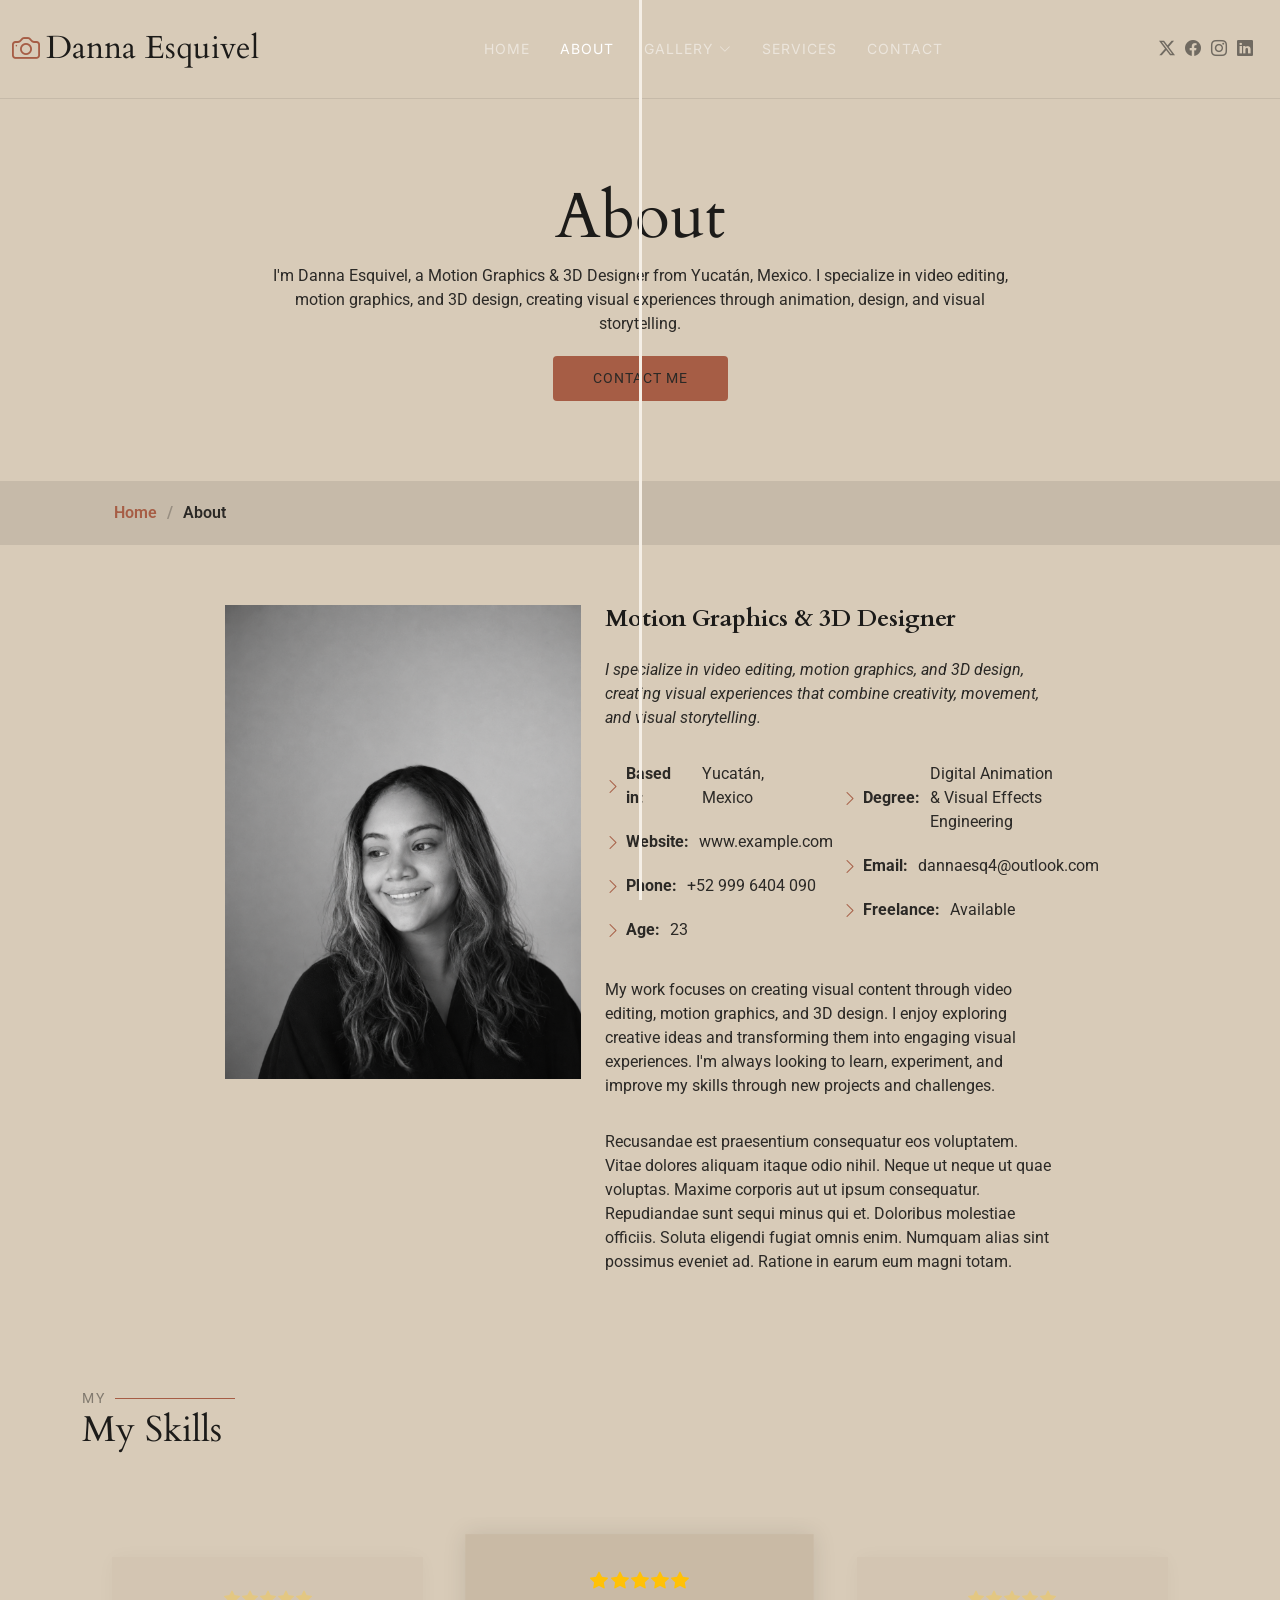
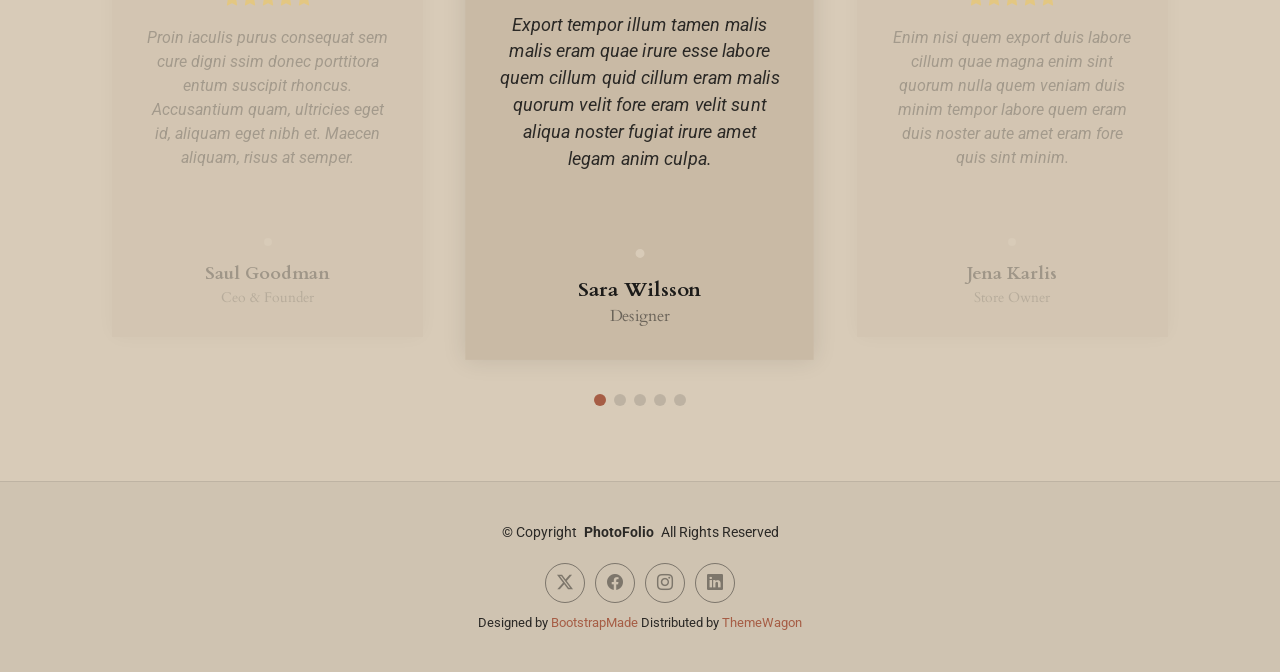
==== about.html @ f52137ea "Primer commit de mi portfolio" ====
<!DOCTYPE html>
<html lang="en">

<head>
  <meta charset="utf-8">
  <meta content="width=device-width, initial-scale=1.0" name="viewport">
  <title>About - PhotoFolio Bootstrap Template</title>
  <meta name="description" content="">
  <meta name="keywords" content="">

  <!-- Favicons -->
  <link href="assets/img/favicon.png" rel="icon">
  <link href="assets/img/apple-touch-icon.png" rel="apple-touch-icon">

  <!-- Fonts -->
  <link href="https://fonts.googleapis.com" rel="preconnect">
  <link href="https://fonts.gstatic.com" rel="preconnect" crossorigin>
  <link href="https://fonts.googleapis.com/css2?family=Roboto:ital,wght@0,100;0,300;0,400;0,500;0,700;0,900;1,100;1,300;1,400;1,500;1,700;1,900&family=Inter:wght@100;200;300;400;500;600;700;800;900&family=Cardo:ital,wght@0,400;0,700;1,400;1,700&display=swap" rel="stylesheet">

  <!-- Vendor CSS Files -->
  <link href="assets/vendor/bootstrap/css/bootstrap.min.css" rel="stylesheet">
  <link href="assets/vendor/bootstrap-icons/bootstrap-icons.css" rel="stylesheet">
  <link href="assets/vendor/aos/aos.css" rel="stylesheet">
  <link href="assets/vendor/glightbox/css/glightbox.min.css" rel="stylesheet">
  <link href="assets/vendor/swiper/swiper-bundle.min.css" rel="stylesheet">

  <!-- Main CSS File -->
  <link href="assets/css/main.css" rel="stylesheet">

  <!-- =======================================================
  * Template Name: PhotoFolio
  * Template URL: https://bootstrapmade.com/photofolio-bootstrap-photography-website-template/
  * Updated: Aug 07 2024 with Bootstrap v5.3.3
  * Author: BootstrapMade.com
  * License: https://bootstrapmade.com/license/
  ======================================================== -->
</head>

<body class="about-page">

  <header id="header" class="header d-flex align-items-center sticky-top">
    <div class="container-fluid position-relative d-flex align-items-center justify-content-between">

      <a href="index.html" class="logo d-flex align-items-center me-auto me-xl-0">
        <!-- Uncomment the line below if you also wish to use an image logo -->
        <!-- <img src="assets/img/logo.png" alt=""> -->
        <i class="bi bi-camera"></i>
        <h1 class="sitename">Danna Esquivel</h1>
      </a>

      <nav id="navmenu" class="navmenu">
        <ul>
          <li><a href="index.html">Home<br></a></li>
          <li><a href="about.html" class="active">About</a></li>
          <li class="dropdown"><a href="gallery.html"><span>Gallery</span> <i class="bi bi-chevron-down toggle-dropdown"></i></a>
            <ul>
              <li><a href="gallery.html">Nature</a></li>
              <li><a href="gallery.html">People</a></li>
              <li><a href="gallery.html">Architecture</a></li>
              <li><a href="gallery.html">Animals</a></li>
              <li><a href="gallery.html">Sports</a></li>
              <li><a href="gallery.html">Travel</a></li>
              <li class="dropdown"><a href="#"><span>Deep Dropdown</span> <i class="bi bi-chevron-down toggle-dropdown"></i></a>
                <ul>
                  <li><a href="#">Deep Dropdown 1</a></li>
                  <li><a href="#">Deep Dropdown 2</a></li>
                  <li><a href="#">Deep Dropdown 3</a></li>
                  <li><a href="#">Deep Dropdown 4</a></li>
                  <li><a href="#">Deep Dropdown 5</a></li>
                </ul>
              </li>
            </ul>
          </li>
          <li><a href="services.html">Services</a></li>
          <li><a href="contact.html">Contact</a></li>
        </ul>
        <i class="mobile-nav-toggle d-xl-none bi bi-list"></i>
      </nav>

      <div class="header-social-links">
        <a href="#" class="twitter"><i class="bi bi-twitter-x"></i></a>
        <a href="#" class="facebook"><i class="bi bi-facebook"></i></a>
        <a href="#" class="instagram"><i class="bi bi-instagram"></i></a>
        <a href="#" class="linkedin"><i class="bi bi-linkedin"></i></a>
      </div>

    </div>
  </header>

  <main class="main">

    <!-- Page Title -->
    <div class="page-title" data-aos="fade">
      <div class="heading">
        <div class="container">
          <div class="row d-flex justify-content-center text-center">
            <div class="col-lg-8">
              <h1>About</h1>
              <p class="mb-0">I'm Danna Esquivel, a Motion Graphics & 3D Designer from Yucatán, Mexico. I specialize in video editing, motion graphics, and 3D design, creating visual experiences through animation, design, and visual storytelling.</p>
              <a href="contact.html" class="cta-btn">CONTACT ME<br></a>
            </div>
          </div>
        </div>
      </div>
      <nav class="breadcrumbs">
        <div class="container">
          <ol>
            <li><a href="index.html">Home</a></li>
            <li class="current">About</li>
          </ol>
        </div>
      </nav>
    </div><!-- End Page Title -->

    <!-- About Section -->
    <section id="about" class="about section">

      <div class="container" data-aos="fade-up" data-aos-delay="100">

        <div class="row gy-4 justify-content-center">
          <div class="col-lg-4">
            <img src="assets/img/profile-img.png" class="img-fluid" alt="">
          </div>
          <div class="col-lg-5 content">
            <h2>Motion Graphics & 3D Designer</h2>
            <p class="fst-italic py-3">
             I specialize in video editing, motion graphics, and 3D design, creating visual experiences that combine creativity, movement, and visual storytelling.
            </p>
            <div class="row">
              <div class="col-lg-6">
                <ul>
                  <li><i class="bi bi-chevron-right"></i> <strong>Based in:</strong> <span>Yucatán, Mexico</span></li>
                  <li><i class="bi bi-chevron-right"></i> <strong>Website:</strong> <span>www.example.com</span></li>
                  <li><i class="bi bi-chevron-right"></i> <strong>Phone:</strong> <span>+52 999 6404 090</span></li>
                  <li><i class="bi bi-chevron-right"></i> <strong>Age:</strong> <span>23</span></li>
                </ul>
              </div>
              <div class="col-lg-6">
                <ul>
                  <li><i class="bi bi-chevron-right"></i> <strong>Degree:</strong> <span>Digital Animation & Visual Effects Engineering</span></li>
                  <li><i class="bi bi-chevron-right"></i> <strong>Email:</strong> <span>dannaesq4@outlook.com</span></li>
                  <li><i class="bi bi-chevron-right"></i> <strong>Freelance:</strong> <span>Available</span></li>
                </ul>
              </div>
            </div>
            <p class="py-3">
              My work focuses on creating visual content through video editing, motion graphics, and 3D design.
              I enjoy exploring creative ideas and transforming them into engaging visual experiences. I'm always looking to learn, experiment, and improve my skills through new projects and challenges.
            </p>
            <p class="m-0">
              Recusandae est praesentium consequatur eos voluptatem. Vitae dolores aliquam itaque odio nihil. Neque ut neque ut quae voluptas. Maxime corporis aut ut ipsum consequatur. Repudiandae sunt sequi minus qui et. Doloribus molestiae officiis.
              Soluta eligendi fugiat omnis enim. Numquam alias sint possimus eveniet ad. Ratione in earum eum magni totam.
            </p>
          </div>
        </div>

      </div>

    </section><!-- /About Section -->

    <!-- Testimonials Section -->
    <section id="testimonials" class="testimonials section">

      <!-- Section Title -->
      <div class="container section-title" data-aos="fade-up">
        <h2>My</h2>
        <p>My Skills</p>
      </div><!-- End Section Title -->

      <div class="container" data-aos="fade-up" data-aos-delay="100">

        <div class="swiper init-swiper">
          <script type="application/json" class="swiper-config">
            {
              "loop": true,
              "speed": 600,
              "autoplay": {
                "delay": 5000
              },
              "slidesPerView": "auto",
              "pagination": {
                "el": ".swiper-pagination",
                "type": "bullets",
                "clickable": true
              },
              "breakpoints": {
                "320": {
                  "slidesPerView": 1,
                  "spaceBetween": 40
                },
                "1200": {
                  "slidesPerView": 3,
                  "spaceBetween": 1
                }
              }
            }
          </script>
          <div class="swiper-wrapper">

            <div class="swiper-slide">
              <div class="testimonial-item">
                <div class="stars">
                  <i class="bi bi-star-fill"></i><i class="bi bi-star-fill"></i><i class="bi bi-star-fill"></i><i class="bi bi-star-fill"></i><i class="bi bi-star-fill"></i>
                </div>
                <p>
                  Proin iaculis purus consequat sem cure digni ssim donec porttitora entum suscipit rhoncus. Accusantium quam, ultricies eget id, aliquam eget nibh et. Maecen aliquam, risus at semper.
                </p>
                <div class="profile mt-auto">
                  <img src="assets/img/testimonials/testimonials-1.jpg" class="testimonial-img" alt="">
                  <h3>Saul Goodman</h3>
                  <h4>Ceo &amp; Founder</h4>
                </div>
              </div>
            </div><!-- End testimonial item -->

            <div class="swiper-slide">
              <div class="testimonial-item">
                <div class="stars">
                  <i class="bi bi-star-fill"></i><i class="bi bi-star-fill"></i><i class="bi bi-star-fill"></i><i class="bi bi-star-fill"></i><i class="bi bi-star-fill"></i>
                </div>
                <p>
                  Export tempor illum tamen malis malis eram quae irure esse labore quem cillum quid cillum eram malis quorum velit fore eram velit sunt aliqua noster fugiat irure amet legam anim culpa.
                </p>
                <div class="profile mt-auto">
                  <img src="assets/img/testimonials/testimonials-2.jpg" class="testimonial-img" alt="">
                  <h3>Sara Wilsson</h3>
                  <h4>Designer</h4>
                </div>
              </div>
            </div><!-- End testimonial item -->

            <div class="swiper-slide">
              <div class="testimonial-item">
                <div class="stars">
                  <i class="bi bi-star-fill"></i><i class="bi bi-star-fill"></i><i class="bi bi-star-fill"></i><i class="bi bi-star-fill"></i><i class="bi bi-star-fill"></i>
                </div>
                <p>
                  Enim nisi quem export duis labore cillum quae magna enim sint quorum nulla quem veniam duis minim tempor labore quem eram duis noster aute amet eram fore quis sint minim.
                </p>
                <div class="profile mt-auto">
                  <img src="assets/img/testimonials/testimonials-3.jpg" class="testimonial-img" alt="">
                  <h3>Jena Karlis</h3>
                  <h4>Store Owner</h4>
                </div>
              </div>
            </div><!-- End testimonial item -->

            <div class="swiper-slide">
              <div class="testimonial-item">
                <div class="stars">
                  <i class="bi bi-star-fill"></i><i class="bi bi-star-fill"></i><i class="bi bi-star-fill"></i><i class="bi bi-star-fill"></i><i class="bi bi-star-fill"></i>
                </div>
                <p>
                  Fugiat enim eram quae cillum dolore dolor amet nulla culpa multos export minim fugiat minim velit minim dolor enim duis veniam ipsum anim magna sunt elit fore quem dolore labore illum veniam.
                </p>
                <div class="profile mt-auto">
                  <img src="assets/img/testimonials/testimonials-4.jpg" class="testimonial-img" alt="">
                  <h3>Matt Brandon</h3>
                  <h4>Freelancer</h4>
                </div>
              </div>
            </div><!-- End testimonial item -->

            <div class="swiper-slide">
              <div class="testimonial-item">
                <div class="stars">
                  <i class="bi bi-star-fill"></i><i class="bi bi-star-fill"></i><i class="bi bi-star-fill"></i><i class="bi bi-star-fill"></i><i class="bi bi-star-fill"></i>
                </div>
                <p>
                  Quis quorum aliqua sint quem legam fore sunt eram irure aliqua veniam tempor noster veniam enim culpa labore duis sunt culpa nulla illum cillum fugiat legam esse veniam culpa fore nisi cillum quid.
                </p>
                <div class="profile mt-auto">
                  <img src="assets/img/testimonials/testimonials-5.jpg" class="testimonial-img" alt="">
                  <h3>John Larson</h3>
                  <h4>Entrepreneur</h4>
                </div>
              </div>
            </div><!-- End testimonial item -->

          </div>
          <div class="swiper-pagination"></div>
        </div>

      </div>

    </section><!-- /Testimonials Section -->

  </main>

  <footer id="footer" class="footer">

    <div class="container">
      <div class="copyright text-center ">
        <p>© <span>Copyright</span> <strong class="px-1 sitename">PhotoFolio</strong> <span>All Rights Reserved</span></p>
      </div>
      <div class="social-links d-flex justify-content-center">
        <a href=""><i class="bi bi-twitter-x"></i></a>
        <a href=""><i class="bi bi-facebook"></i></a>
        <a href=""><i class="bi bi-instagram"></i></a>
        <a href=""><i class="bi bi-linkedin"></i></a>
      </div>
      <div class="credits">
        <!-- All the links in the footer should remain intact. -->
        <!-- You can delete the links only if you've purchased the pro version. -->
        <!-- Licensing information: https://bootstrapmade.com/license/ -->
        <!-- Purchase the pro version with working PHP/AJAX contact form: [buy-url] -->
        Designed by <a href="https://bootstrapmade.com/">BootstrapMade</a> Distributed by <a href="https://themewagon.com">ThemeWagon</a>
      </div>
    </div>

  </footer>

  <!-- Scroll Top -->
  <a href="#" id="scroll-top" class="scroll-top d-flex align-items-center justify-content-center"><i class="bi bi-arrow-up-short"></i></a>

  <!-- Preloader -->
  <div id="preloader">
    <div class="line"></div>
  </div>

  <!-- Vendor JS Files -->
  <script src="assets/vendor/bootstrap/js/bootstrap.bundle.min.js"></script>
  <script src="assets/vendor/php-email-form/validate.js"></script>
  <script src="assets/vendor/aos/aos.js"></script>
  <script src="assets/vendor/glightbox/js/glightbox.min.js"></script>
  <script src="assets/vendor/swiper/swiper-bundle.min.js"></script>

  <!-- Main JS File -->
  <script src="assets/js/main.js"></script>

</body>

</html>
---- assets/css/main.css ----
/**
* Template Name: PhotoFolio
* Template URL: https://bootstrapmade.com/photofolio-bootstrap-photography-website-template/
* Updated: Aug 07 2024 with Bootstrap v5.3.3
* Author: BootstrapMade.com
* License: https://bootstrapmade.com/license/
*/

/*--------------------------------------------------------------
# Font & Color Variables
# Help: https://bootstrapmade.com/color-system/
--------------------------------------------------------------*/
/* Fonts */
:root {
  --default-font: "Roboto",  system-ui, -apple-system, "Segoe UI", Roboto, "Helvetica Neue", Arial, "Noto Sans", "Liberation Sans", sans-serif, "Apple Color Emoji", "Segoe UI Emoji", "Segoe UI Symbol", "Noto Color Emoji";
  --heading-font: "Cardo",  sans-serif;
  --nav-font: "Inter",  sans-serif;
}

/* Global Colors - The following color variables are used throughout the website. Updating them here will change the color scheme of the entire website */
:root { 
  --background-color:  #D8CBB8; /* Background color for the entire website, including individual sections */
  --default-color: #2B2926; /* Default color used for the majority of the text content across the entire website */
  --heading-color: #1C1B19; /* Color for headings, subheadings and title throughout the website */
  --accent-color: #A65D45; /* Accent color that represents your brand on the website. It's used for buttons, links, and other elements that need to stand out */
  --surface-color: #C9BAA5; /* The surface color is used as a background of boxed elements within sections, such as cards, icon boxes, or other elements that require a visual separation from the global background. */
  --contrast-color: #ffffff; /* Contrast color for text, ensuring readability against backgrounds of accent, heading, or default colors. */
}

/* Nav Menu Colors - The following color variables are used specifically for the navigation menu. They are separate from the global colors to allow for more customization options */
:root {
  --nav-color: rgba(255, 255, 255, 0.5);  /* The default color of the main navmenu links */
  --nav-hover-color: #ffffff; /* Applied to main navmenu links when they are hovered over or active */
  --nav-mobile-background-color: #1a1a1a; /* Used as the background color for mobile navigation menu */
  --nav-dropdown-background-color: #1a1a1a; /* Used as the background color for dropdown items that appear when hovering over primary navigation items */
  --nav-dropdown-color: rgba(255, 255, 255, 0.5); /* Used for navigation links of the dropdown items in the navigation menu. */
  --nav-dropdown-hover-color: #ffffff; /* Similar to --nav-hover-color, this color is applied to dropdown navigation links when they are hovered over. */
}

/* Color Presets - These classes override global colors when applied to any section or element, providing reuse of the sam color scheme. */

.light-background {
  --background-color: #1a1a1a;
  --surface-color: #343434;
}

.dark-background {
  --background-color: #060606;
  --default-color: #ffffff;
  --heading-color: #ffffff;
  --surface-color: #252525;
  --contrast-color: #ffffff;
}

/* Smooth scroll */
:root {
  scroll-behavior: smooth;
}

/*--------------------------------------------------------------
# General Styling & Shared Classes
--------------------------------------------------------------*/
body {
  color: var(--default-color);
  background-color: var(--background-color);
  font-family: var(--default-font);
}

a {
  color: var(--accent-color);
  text-decoration: none;
  transition: 0.3s;
}

a:hover {
  color: color-mix(in srgb, var(--accent-color), transparent 25%);
  text-decoration: none;
}

h1,
h2,
h3,
h4,
h5,
h6 {
  color: var(--heading-color);
  font-family: var(--heading-font);
}

/* PHP Email Form Messages
------------------------------*/
.php-email-form .error-message {
  display: none;
  background: #df1529;
  color: #ffffff;
  text-align: left;
  padding: 15px;
  margin-bottom: 24px;
  font-weight: 600;
}

.php-email-form .sent-message {
  display: none;
  color: #ffffff;
  background: #059652;
  text-align: center;
  padding: 15px;
  margin-bottom: 24px;
  font-weight: 600;
}

.php-email-form .loading {
  display: none;
  background: var(--surface-color);
  text-align: center;
  padding: 15px;
  margin-bottom: 24px;
}

.php-email-form .loading:before {
  content: "";
  display: inline-block;
  border-radius: 50%;
  width: 24px;
  height: 24px;
  margin: 0 10px -6px 0;
  border: 3px solid var(--accent-color);
  border-top-color: var(--surface-color);
  animation: php-email-form-loading 1s linear infinite;
}

@keyframes php-email-form-loading {
  0% {
    transform: rotate(0deg);
  }

  100% {
    transform: rotate(360deg);
  }
}

/*--------------------------------------------------------------
# Global Header
--------------------------------------------------------------*/
.header {
  color: var(--default-color);
  background-color: var(--background-color);
  padding: 20px 0;
  transition: all 0.5s;
  z-index: 997;
  border-bottom: 1px solid var(--background-color);
}

.header .logo {
  line-height: 1;
}

.header .logo img {
  max-height: 36px;
  margin-right: 8px;
}

.header .logo h1 {
  font-size: 32px;
  margin: 0;
  font-weight: 400;
  color: var(--heading-color);
}

.header .logo i {
  font-size: 28px;
  margin-right: 6px;
}

.header .header-social-links {
  padding-right: 15px;
}

.header .header-social-links a {
  color: color-mix(in srgb, var(--default-color), transparent 40%);
  padding-left: 6px;
  display: inline-block;
  transition: 0.3s;
  font-size: 16px;
}

.header .header-social-links a:hover {
  color: var(--accent-color);
}

.header .header-social-links a i {
  line-height: 0px;
}

@media (max-width: 1200px) {
  .header .logo {
    order: 1;
  }

  .header .logo h1 {
    font-size: 26px;
  }

  .header .logo i {
    font-size: 20px;
  }

  .header .header-social-links {
    order: 2;
  }

  .header .header-social-links a {
    font-size: 16px;
  }

  .header .navmenu {
    order: 3;
  }
}

.scrolled .header {
  border-color: color-mix(in srgb, var(--background-color) 90%, white 20%);
}

/*--------------------------------------------------------------
# Navigation Menu
--------------------------------------------------------------*/
/* Navmenu - Desktop */
@media (min-width: 1200px) {
  .navmenu {
    padding: 0;
  }

  .navmenu ul {
    margin: 0;
    padding: 0;
    display: flex;
    list-style: none;
    align-items: center;
  }

  .navmenu li {
    position: relative;
  }

  .navmenu a,
  .navmenu a:focus {
    color: var(--nav-color);
    padding: 18px 15px;
    font-size: 14px;
    font-family: var(--nav-font);
    font-weight: 400;
    display: flex;
    align-items: center;
    justify-content: space-between;
    white-space: nowrap;
    transition: 0.3s;
    text-transform: uppercase;
    letter-spacing: 1px;
  }

  .navmenu a i,
  .navmenu a:focus i {
    font-size: 12px;
    line-height: 0;
    margin-left: 5px;
    transition: 0.3s;
  }

  .navmenu li:last-child a {
    padding-right: 0;
  }

  .navmenu li:hover>a,
  .navmenu .active,
  .navmenu .active:focus {
    color: var(--nav-hover-color);
  }

  .navmenu .dropdown ul {
    margin: 0;
    padding: 10px 0;
    background: var(--nav-dropdown-background-color);
    display: block;
    position: absolute;
    visibility: hidden;
    left: 14px;
    top: 130%;
    opacity: 0;
    transition: 0.3s;
    border-radius: 4px;
    z-index: 99;
  }

  .navmenu .dropdown ul li {
    min-width: 200px;
  }

  .navmenu .dropdown ul a {
    padding: 10px 20px;
    font-size: 15px;
    text-transform: none;
    color: var(--nav-dropdown-color);
  }

  .navmenu .dropdown ul a i {
    font-size: 12px;
  }

  .navmenu .dropdown ul a:hover,
  .navmenu .dropdown ul .active:hover,
  .navmenu .dropdown ul li:hover>a {
    color: var(--nav-dropdown-hover-color);
  }

  .navmenu .dropdown:hover>ul {
    opacity: 1;
    top: 100%;
    visibility: visible;
  }

  .navmenu .dropdown .dropdown ul {
    top: 0;
    left: -90%;
    visibility: hidden;
  }

  .navmenu .dropdown .dropdown:hover>ul {
    opacity: 1;
    top: 0;
    left: -100%;
    visibility: visible;
  }
}

/* Navmenu - Mobile */
@media (max-width: 1199px) {
  .mobile-nav-toggle {
    color: var(--nav-color);
    font-size: 28px;
    line-height: 0;
    margin-right: 10px;
    cursor: pointer;
    transition: color 0.3s;
  }

  .navmenu {
    padding: 0;
    z-index: 9997;
  }

  .navmenu ul {
    display: none;
    position: absolute;
    inset: 60px 20px 20px 20px;
    padding: 10px 0;
    margin: 0;
    border-radius: 6px;
    background-color: var(--nav-mobile-background-color);
    overflow-y: auto;
    transition: 0.3s;
    z-index: 9998;
    box-shadow: 0px 0px 30px rgba(0, 0, 0, 0.1);
  }

  .navmenu a,
  .navmenu a:focus {
    color: var(--nav-dropdown-color);
    padding: 10px 20px;
    font-family: var(--nav-font);
    font-size: 17px;
    font-weight: 500;
    display: flex;
    align-items: center;
    justify-content: space-between;
    white-space: nowrap;
    transition: 0.3s;
  }

  .navmenu a i,
  .navmenu a:focus i {
    font-size: 12px;
    line-height: 0;
    margin-left: 5px;
    width: 30px;
    height: 30px;
    display: flex;
    align-items: center;
    justify-content: center;
    border-radius: 50%;
    transition: 0.3s;
    background-color: color-mix(in srgb, var(--accent-color), transparent 90%);
  }

  .navmenu a i:hover,
  .navmenu a:focus i:hover {
    background-color: var(--accent-color);
    color: var(--contrast-color);
  }

  .navmenu a:hover,
  .navmenu .active,
  .navmenu .active:focus {
    color: var(--nav-dropdown-hover-color);
  }

  .navmenu .active i,
  .navmenu .active:focus i {
    background-color: var(--accent-color);
    color: var(--contrast-color);
    transform: rotate(180deg);
  }

  .navmenu .dropdown ul {
    position: static;
    display: none;
    z-index: 99;
    padding: 10px 0;
    margin: 10px 20px;
    background-color: var(--nav-dropdown-background-color);
    border: 1px solid color-mix(in srgb, var(--default-color), transparent 90%);
    box-shadow: none;
    transition: all 0.5s ease-in-out;
  }

  .navmenu .dropdown ul ul {
    background-color: rgba(33, 37, 41, 0.1);
  }

  .navmenu .dropdown>.dropdown-active {
    display: block;
    background-color: rgba(33, 37, 41, 0.03);
  }

  .mobile-nav-active {
    overflow: hidden;
  }

  .mobile-nav-active .mobile-nav-toggle {
    color: #fff;
    position: absolute;
    font-size: 32px;
    top: 15px;
    right: 15px;
    margin-right: 0;
    z-index: 9999;
  }

  .mobile-nav-active .navmenu {
    position: fixed;
    overflow: hidden;
    inset: 0;
    background: rgba(33, 37, 41, 0.8);
    transition: 0.3s;
  }

  .mobile-nav-active .navmenu>ul {
    display: block;
  }
}

/*--------------------------------------------------------------
# Global Footer
--------------------------------------------------------------*/
.footer {
  --background-color: color-mix(in srgb, var(--default-color), transparent 95%);
  border-top: 1px solid color-mix(in srgb, var(--default-color), transparent 90%);
  color: var(--default-color);
  background-color: var(--background-color);
  font-size: 14px;
  padding: 40px 0;
  position: relative;
}

.footer .copyright p {
  margin-bottom: 0;
}

.footer .social-links {
  margin-top: 20px;
}

.footer .social-links a {
  display: flex;
  align-items: center;
  justify-content: center;
  width: 40px;
  height: 40px;
  border-radius: 50%;
  border: 1px solid color-mix(in srgb, var(--default-color), transparent 50%);
  font-size: 16px;
  color: color-mix(in srgb, var(--default-color), transparent 50%);
  margin: 0 5px;
  transition: 0.3s;
}

.footer .social-links a:hover {
  color: var(--accent-color);
  border-color: var(--accent-color);
}

.footer .credits {
  margin-top: 10px;
  font-size: 13px;
  text-align: center;
}

/*--------------------------------------------------------------
# Preloader
--------------------------------------------------------------*/
#preloader {
  display: flex;
  position: fixed;
  inset: 0;
  width: 100%;
  height: 100vh;
  z-index: 99999;
}

#preloader:before,
#preloader:after {
  content: "";
  background-color: #2B2926;
  position: absolute;
  inset: 0;
  width: 50%;
  height: 100%;
  transition: all 0.3s ease 0s;
  z-index: -1;
}

#preloader:after {
  left: auto;
  right: 0;
}

#preloader .line {
  position: relative;
  overflow: hidden;
  margin: auto;
  width: 3px;
  height: 280px;
  transition: all 0.8s ease 0s;
}

#preloader .line:before {
  content: "";
  position: absolute;
  background-color: #F5EFE6;
  left: 0;
  top: 50%;
  width: 4px;
  height: 0%;
  transform: translateY(-50%);
  animation: lineincrease 1000ms ease-in-out 0s forwards;
}

#preloader .line:after {
  content: "";
  position: absolute;
  background-color: color-mix(in srgb, var(--default-color), transparent 95%);
  left: 0;
  top: 0;
  width: 3px;
  height: 100%;
  transform: translateY(-100%);
  animation: linemove 1200ms linear 0s infinite;
  animation-delay: 2000ms;
}

#preloader.loaded .line {
  opacity: 0;
  height: 100% !important;
}

#preloader.loaded .line:after {
  opacity: 0;
}

#preloader.loaded:before,
#preloader.loaded:after {
  animation: preloaderfinish 800ms ease-in-out 300ms forwards;
}

@keyframes lineincrease {
  0% {
    height: 0%;
  }

  100% {
    height: 100%;
  }
}

@keyframes linemove {
  0% {
    transform: translateY(200%);
  }

  100% {
    transform: translateY(-100%);
  }
}

@keyframes preloaderfinish {
  0% {
    width: 5 0%;
  }

  100% {
    width: 0%;
  }
}

/*--------------------------------------------------------------
# Scroll Top Button
--------------------------------------------------------------*/
.scroll-top {
  position: fixed;
  visibility: hidden;
  opacity: 0;
  right: 15px;
  bottom: -15px;
  z-index: 99999;
  background-color: var(--accent-color);
  width: 44px;
  height: 44px;
  border-radius: 50px;
  transition: all 0.4s;
}

.scroll-top i {
  font-size: 24px;
  color: var(--default-color);
  line-height: 0;
}

.scroll-top:hover {
  background-color: color-mix(in srgb, var(--accent-color), transparent 20%);
}

.scroll-top.active {
  visibility: visible;
  opacity: 1;
  bottom: 15px;
}

/*--------------------------------------------------------------
# Disable aos animation delay on mobile devices
--------------------------------------------------------------*/
@media screen and (max-width: 768px) {
  [data-aos-delay] {
    transition-delay: 0 !important;
  }
}

/*--------------------------------------------------------------
# Global Page Titles & Breadcrumbs
--------------------------------------------------------------*/
.page-title {
  color: var(--default-color);
  background-color: var(--background-color);
  position: relative;
}

.page-title .heading {
  padding: 80px 0;
  border-top: 1px solid color-mix(in srgb, var(--default-color), transparent 90%);
}

.page-title .heading h1 {
  font-size: 64px;
  font-weight: 400;
}

.page-title .heading .cta-btn {
  color: var(--default-color);
  background: var(--accent-color);
  font-weight: 400;
  font-size: 14px;
  display: inline-block;
  margin-top: 20px;
  padding: 12px 40px;
  border-radius: 4px;
  transition: 0.5s;
  text-transform: uppercase;
  letter-spacing: 1px;
}

.page-title .heading .cta-btn:hover {
  background-color: color-mix(in srgb, var(--accent-color) 90%, white 10%);
}

.page-title nav {
  background-color: color-mix(in srgb, var(--default-color), transparent 90%);
  padding: 20px 0;
}

.page-title nav ol {
  display: flex;
  flex-wrap: wrap;
  list-style: none;
  margin: 0;
  font-size: 16px;
  font-weight: 600;
}

.page-title nav ol li+li {
  padding-left: 10px;
}

.page-title nav ol li+li::before {
  content: "/";
  display: inline-block;
  padding-right: 10px;
  color: color-mix(in srgb, var(--default-color), transparent 70%);
}

/*--------------------------------------------------------------
# Global Sections
--------------------------------------------------------------*/
section,
.section {
  color: var(--default-color);
  background-color: var(--background-color);
  padding: 60px 0;
  scroll-margin-top: 100px;
  overflow: clip;
}

@media (max-width: 1199px) {

  section,
  .section {
    scroll-margin-top: 66px;
  }
}

/*--------------------------------------------------------------
# Global Section Titles
--------------------------------------------------------------*/
.section-title {
  padding-bottom: 60px;
  position: relative;
}

.section-title h2 {
  font-size: 14px;
  font-weight: 400;
  padding: 0;
  line-height: 1px;
  margin: 0;
  letter-spacing: 1.5px;
  text-transform: uppercase;
  color: color-mix(in srgb, var(--default-color), transparent 50%);
  position: relative;
  font-family: var(--default-font);
}

.section-title h2::after {
  content: "";
  width: 120px;
  height: 1px;
  display: inline-block;
  background: var(--accent-color);
  margin: 4px 10px;
}

.section-title p {
  color: var(--heading-color);
  margin: 0;
  font-size: 36px;
  font-weight: 400;
  font-family: var(--heading-font);
}

/*--------------------------------------------------------------
# Hero Section
--------------------------------------------------------------*/
.hero {
  width: 100%;
  min-height: 30vh;
  position: relative;
  padding: 120px 0 60px 0;
  display: flex;
  align-items: center;
}

.hero h2 {
  margin: 0 0 10px 0;
  font-size: 38px;
  font-weight: 700;
}

.hero h2 .underlight {
  position: relative;
  z-index: 1;
  padding: 0 5px;
  display: inline-block;
}

.hero h2 .underlight:before {
  content: "";
  position: absolute;
  height: 50%;
  bottom: 0;
  left: 0;
  right: 0;
  background: var(--accent-color);
  z-index: -1;
}

.hero p {
  color: color-mix(in srgb, var(--default-color), transparent 30%);
  margin-bottom: 30px;
  font-size: 18px;
}

@media (max-width: 768px) {
  .hero h2 {
    font-size: 32px;
  }
}

.hero .btn-get-started {
  color: var(--contrast-color);
  background: var(--accent-color);
  font-weight: 400;
  font-size: 14px;
  display: inline-block;
  padding: 12px 40px;
  border-radius: 4px;
  transition: 0.5s;
  text-transform: uppercase;
  letter-spacing: 1px;
}

.hero .btn-get-started:hover {
  background-color: color-mix(in srgb, var(--accent-color) 90%, white 10%);
}

/*--------------------------------------------------------------
# Gallery Section
--------------------------------------------------------------*/
.gallery .gallery-item {
  position: relative;
  overflow: hidden;
  border-radius: 10px;
}

.gallery .gallery-item img {
  transition: 0.3s;
}

.gallery .gallery-links {
  position: absolute;
  inset: 0;
  opacity: 0;
  transition: all ease-in-out 0.3s;
  background: rgba(0, 0, 0, 0.6);
  z-index: 3;
}

.gallery .gallery-links .preview-link,
.gallery .gallery-links .details-link {
  font-size: 20px;
  color: rgba(255, 255, 255, 0.5);
  transition: 0.3s;
  line-height: 1.2;
  margin: 30px 8px 0 8px;
}

.gallery .gallery-links .preview-link:hover,
.gallery .gallery-links .details-link:hover {
  color: #ffffff;
}

.gallery .gallery-links .details-link {
  font-size: 30px;
  line-height: 0;
}

.gallery .gallery-item:hover .gallery-links {
  opacity: 1;
}

.gallery .gallery-item:hover .preview-link,
.gallery .gallery-item:hover .details-link {
  margin-top: 0;
}

.gallery .gallery-item:hover img {
  transform: scale(1.1);
}

.glightbox-clean .gslide-description {
  background: #272727;
}

.glightbox-clean .gslide-title {
  color: rgba(255, 255, 255, 0.8);
  margin: 0;
}

/*--------------------------------------------------------------
# About Section
--------------------------------------------------------------*/
.about .content h2 {
  font-weight: 700;
  font-size: 24px;
}

.about .content ul {
  list-style: none;
  padding: 0;
}

.about .content ul li {
  margin-bottom: 20px;
  display: flex;
  align-items: center;
}

.about .content ul strong {
  margin-right: 10px;
}

.about .content ul i {
  font-size: 16px;
  margin-right: 5px;
  color: var(--accent-color);
  line-height: 0;
}

/*--------------------------------------------------------------
# Testimonials Section
--------------------------------------------------------------*/
.testimonials .testimonial-item {
  background-color: var(--surface-color);
  box-shadow: 0px 0 20px rgba(0, 0, 0, 0.1);
  box-sizing: content-box;
  padding: 30px;
  margin: 40px 30px;
  min-height: 320px;
  display: flex;
  flex-direction: column;
  text-align: center;
  transition: 0.3s;
}

.testimonials .testimonial-item .stars {
  margin-bottom: 15px;
}

.testimonials .testimonial-item .stars i {
  color: #ffc107;
  margin: 0 1px;
}

.testimonials .testimonial-item .testimonial-img {
  width: 90px;
  border-radius: 50%;
  border: 4px solid var(--background-color);
  margin: 0 auto;
}

.testimonials .testimonial-item h3 {
  font-size: 18px;
  font-weight: bold;
  margin: 10px 0 5px 0;
}

.testimonials .testimonial-item h4 {
  font-size: 14px;
  color: color-mix(in srgb, var(--default-color), transparent 40%);
  margin: 0;
}

.testimonials .testimonial-item p {
  font-style: italic;
  margin: 0 auto 15px auto;
}

.testimonials .swiper-wrapper {
  height: auto;
}

.testimonials .swiper-pagination {
  margin-top: 20px;
  position: relative;
}

.testimonials .swiper-pagination .swiper-pagination-bullet {
  width: 12px;
  height: 12px;
  background-color: color-mix(in srgb, var(--default-color), transparent 85%);
  opacity: 1;
}

.testimonials .swiper-pagination .swiper-pagination-bullet-active {
  background-color: var(--accent-color);
}

.testimonials .swiper-slide {
  opacity: 0.3;
}

@media (max-width: 1199px) {
  .testimonials .swiper-slide-active {
    opacity: 1;
  }

  .testimonials .swiper-pagination {
    margin-top: 0;
  }

  .testimonials .testimonial-item {
    margin: 40px 20px;
  }
}

@media (min-width: 1200px) {
  .testimonials .swiper-slide-next {
    opacity: 1;
    transform: scale(1.12);
  }
}

/*--------------------------------------------------------------
# Gallery Details Section
--------------------------------------------------------------*/
.gallery-details .portfolio-details-slider img {
  width: 100%;
}

.gallery-details .swiper-wrapper {
  height: auto;
}

.gallery-details .swiper-button-prev,
.gallery-details .swiper-button-next {
  width: 48px;
  height: 48px;
}

.gallery-details .swiper-button-prev:after,
.gallery-details .swiper-button-next:after {
  color: rgba(255, 255, 255, 0.8);
  background-color: rgba(0, 0, 0, 0.15);
  font-size: 24px;
  border-radius: 50%;
  width: 48px;
  height: 48px;
  display: flex;
  align-items: center;
  justify-content: center;
  transition: 0.3s;
}

.gallery-details .swiper-button-prev:hover:after,
.gallery-details .swiper-button-next:hover:after {
  background-color: rgba(0, 0, 0, 0.3);
}

@media (max-width: 575px) {

  .gallery-details .swiper-button-prev,
  .gallery-details .swiper-button-next {
    display: none;
  }
}

.gallery-details .swiper-pagination {
  margin-top: 20px;
  position: relative;
}

.gallery-details .swiper-pagination .swiper-pagination-bullet {
  width: 10px;
  height: 10px;
  background-color: color-mix(in srgb, var(--default-color), transparent 85%);
  opacity: 1;
}

.gallery-details .swiper-pagination .swiper-pagination-bullet-active {
  background-color: var(--accent-color);
}

.gallery-details .portfolio-info h3 {
  font-size: 22px;
  font-weight: 700;
  margin-bottom: 20px;
  padding-bottom: 20px;
  position: relative;
}

.gallery-details .portfolio-info h3:after {
  content: "";
  position: absolute;
  display: block;
  width: 50px;
  height: 3px;
  background: var(--accent-color);
  left: 0;
  bottom: 0;
}

.gallery-details .portfolio-info ul {
  list-style: none;
  padding: 0;
  font-size: 15px;
}

.gallery-details .portfolio-info ul li {
  display: flex;
  flex-direction: column;
  padding-bottom: 15px;
}

.gallery-details .portfolio-info ul strong {
  text-transform: uppercase;
  font-weight: 400;
  color: color-mix(in srgb, var(--default-color), transparent 50%);
  font-size: 14px;
}

.gallery-details .portfolio-info .btn-visit {
  padding: 8px 40px;
  background: var(--accent-color);
  color: var(--contrast-color);
  border-radius: 50px;
  transition: 0.3s;
}

.gallery-details .portfolio-info .btn-visit:hover {
  background: color-mix(in srgb, var(--accent-color), transparent 20%);
}

.gallery-details .portfolio-description h2 {
  font-size: 26px;
  font-weight: 700;
  margin-bottom: 20px;
}

.gallery-details .portfolio-description p {
  padding: 0;
}

.gallery-details .portfolio-description .testimonial-item {
  padding: 30px 30px 0 30px;
  position: relative;
  background: color-mix(in srgb, var(--default-color), transparent 97%);
  margin-bottom: 50px;
}

.gallery-details .portfolio-description .testimonial-item .testimonial-img {
  width: 90px;
  border-radius: 50px;
  border: 6px solid var(--background-color);
  float: left;
  margin: 0 10px 0 0;
}

.gallery-details .portfolio-description .testimonial-item h3 {
  font-size: 18px;
  font-weight: bold;
  margin: 15px 0 5px 0;
  padding-top: 20px;
}

.gallery-details .portfolio-description .testimonial-item h4 {
  font-size: 14px;
  color: #6c757d;
  margin: 0;
}

.gallery-details .portfolio-description .testimonial-item .quote-icon-left,
.gallery-details .portfolio-description .testimonial-item .quote-icon-right {
  color: color-mix(in srgb, var(--accent-color), transparent 50%);
  font-size: 26px;
  line-height: 0;
}

.gallery-details .portfolio-description .testimonial-item .quote-icon-left {
  display: inline-block;
  left: -5px;
  position: relative;
}

.gallery-details .portfolio-description .testimonial-item .quote-icon-right {
  display: inline-block;
  right: -5px;
  position: relative;
  top: 10px;
  transform: scale(-1, -1);
}

.gallery-details .portfolio-description .testimonial-item p {
  font-style: italic;
  margin: 0 0 15px 0 0 0;
  padding: 0;
}

/*--------------------------------------------------------------
# Services Section
--------------------------------------------------------------*/
.services .service-item {
  background-color: var(--surface-color);
  padding: 50px 30px;
  transition: all 0.3s ease-in-out;
  height: 100%;
  position: relative;
  z-index: 1;
}

.services .service-item:before {
  content: "";
  position: absolute;
  background: var(--accent-color);
  inset: 100% 0 0 0;
  transition: all 0.3s;
  z-index: -1;
}

.services .service-item .icon {
  margin-bottom: 15px;
}

.services .service-item .icon i {
  color: var(--default-color);
  background-color: var(--accent-color);
  font-size: 24px;
  width: 56px;
  height: 56px;
  display: flex;
  align-items: center;
  justify-content: center;
  border-radius: 50%;
  transition: ease-in-out 0.3s;
}

.services .service-item h4 {
  font-weight: 700;
  margin-bottom: 15px;
  font-size: 20px;
  font-family: var(--default-font);
}

.services .service-item h4 a {
  color: var(--heading-color);
  transition: ease-in-out 0.3s;
}

.services .service-item p {
  line-height: 24px;
  font-size: 14px;
  margin-bottom: 0;
  transition: ease-in-out 0.3s;
}

.services .service-item:hover h4 a,
.services .service-item:hover p {
  color: var(--default-color);
}

.services .service-item:hover i {
  color: var(--accent-color);
  background-color: var(--default-color);
}

.services .service-item:hover:before {
  background: var(--accent-color);
  inset: 0;
  border-radius: 0px;
}

/*--------------------------------------------------------------
# Pricing Section
--------------------------------------------------------------*/
.pricing .pricing-item {
  border-bottom: 1px dashed color-mix(in srgb, var(--default-color), transparent 60%);
  width: 100%;
  height: 100%;
  padding: 0 0 15px 0;
}

.pricing .pricing-item h3 {
  margin: 0;
  font-size: 20px;
  font-weight: 600;
}

.pricing .pricing-item h4 {
  margin: 0;
  font-size: 18px;
  color: var(--accent-color);
}

/*--------------------------------------------------------------
# Contact Section
--------------------------------------------------------------*/
.contact .info-wrap {
  margin-bottom: 30px;
}

.contact .info-item i {
  font-size: 20px;
  color: var(--accent-color);
  width: 56px;
  height: 56px;
  display: flex;
  justify-content: center;
  align-items: center;
  transition: all 0.3s ease-in-out;
  border-radius: 50%;
  border: 1px solid color-mix(in srgb, var(--accent-color), transparent 40%);
  margin-right: 15px;
}

.contact .info-item h3 {
  font-size: 18px;
  font-weight: 700;
  margin: 0 0 5px 0;
  font-family: var(--default-font);
}

.contact .info-item p {
  padding: 0;
  margin-bottom: 0;
  font-size: 14px;
}

.contact .info-item:hover i {
  background: var(--accent-color);
  color: var(--contrast-color);
}

@media (max-width: 575px) {
  .contact .php-email-form {
    padding: 20px;
  }
}

.contact .php-email-form input[type=text],
.contact .php-email-form input[type=email],
.contact .php-email-form textarea {
  font-size: 14px;
  padding: 10px 15px;
  box-shadow: none;
  border-radius: 0;
  color: var(--default-color);
  background-color: var(--surface-color);
  border-color: color-mix(in srgb, var(--default-color), transparent 80%);
}

.contact .php-email-form input[type=text]:focus,
.contact .php-email-form input[type=email]:focus,
.contact .php-email-form textarea:focus {
  border-color: var(--accent-color);
}

.contact .php-email-form input[type=text]::placeholder,
.contact .php-email-form input[type=email]::placeholder,
.contact .php-email-form textarea::placeholder {
  color: color-mix(in srgb, var(--default-color), transparent 70%);
}

.contact .php-email-form button[type=submit] {
  color: var(--default-color);
  background: var(--accent-color);
  font-weight: 400;
  font-size: 14px;
  display: inline-block;
  margin-top: 20px;
  padding: 14px 40px;
  border: 0;
  border-radius: 4px;
  transition: 0.5s;
  text-transform: uppercase;
  letter-spacing: 1px;
}

.contact .php-email-form button[type=submit]:hover {
  background-color: color-mix(in srgb, var(--accent-color) 90%, white 10%);
}

/*--------------------------------------------------------------
# Starter Section Section
--------------------------------------------------------------*/
.starter-section {
  /* Add your styles here */
}
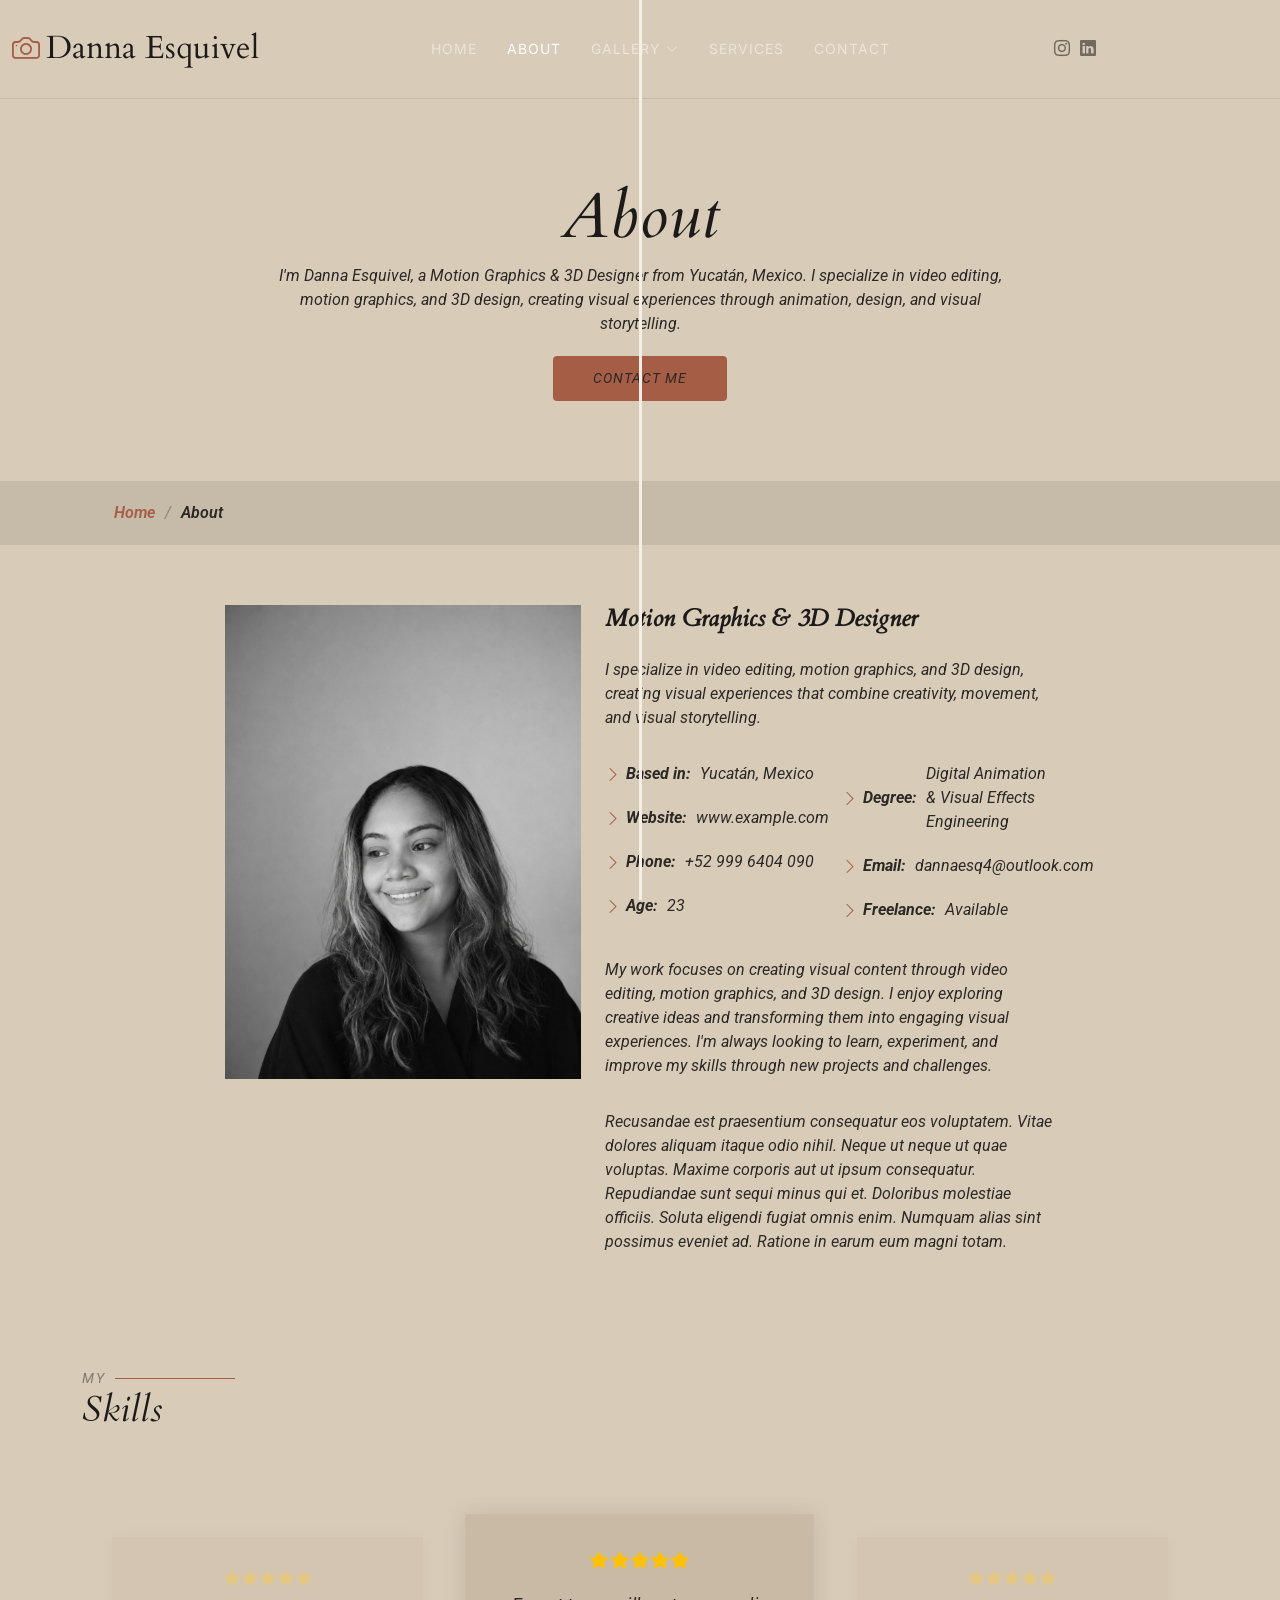
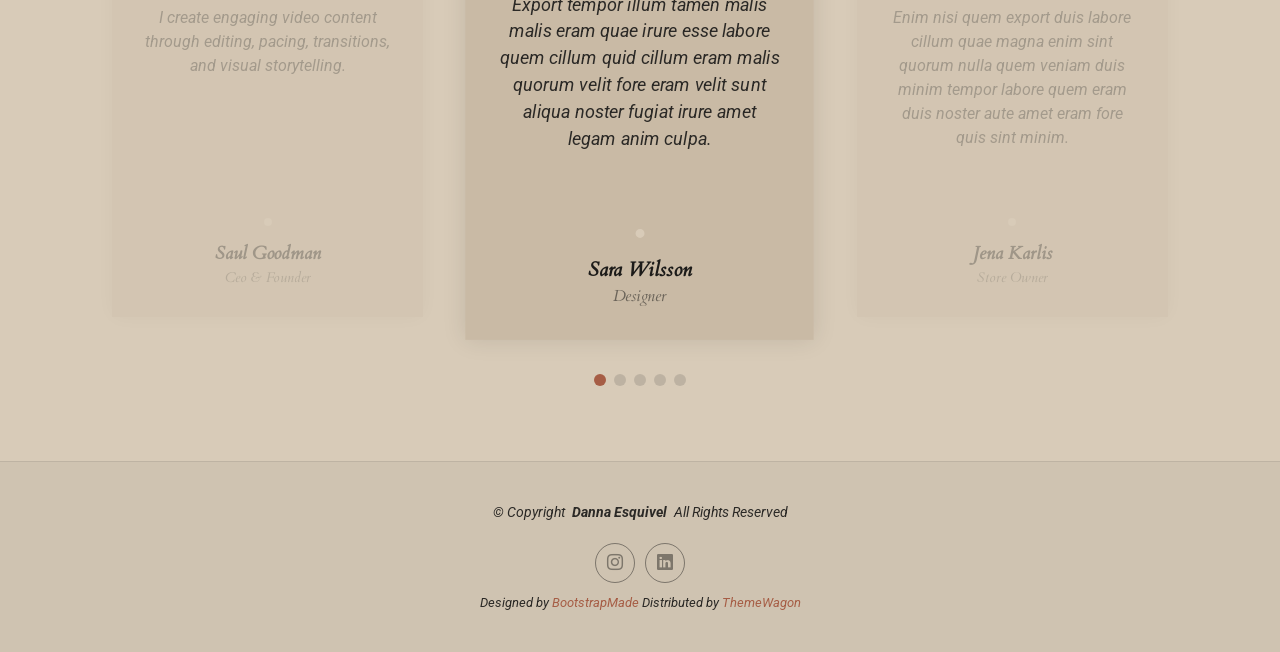
==== commit 76b9511d: "Actualicé la sección de skills" ====
--- a/about.html
+++ b/about.html
@@ -4,7 +4,7 @@
 <head>
   <meta charset="utf-8">
   <meta content="width=device-width, initial-scale=1.0" name="viewport">
-  <title>About - PhotoFolio Bootstrap Template</title>
+  <title>Danna Esquivel | Motion Graphics & 3D Designer</title>
   <meta name="description" content="">
   <meta name="keywords" content="">
 
@@ -78,9 +78,7 @@
       </nav>
 
       <div class="header-social-links">
-        <a href="#" class="twitter"><i class="bi bi-twitter-x"></i></a>
-        <a href="#" class="facebook"><i class="bi bi-facebook"></i></a>
-        <a href="#" class="instagram"><i class="bi bi-instagram"></i></a>
+        <a href="https://www.instagram.com/dannaeesq?igsh=MXY3OXNpZHllMGF1Nw==" target="_blank" ><i class="instagram"><i class="bi bi-instagram"></i></a>
         <a href="#" class="linkedin"><i class="bi bi-linkedin"></i></a>
       </div>
 
@@ -164,7 +162,7 @@
       <!-- Section Title -->
       <div class="container section-title" data-aos="fade-up">
         <h2>My</h2>
-        <p>My Skills</p>
+        <p>Skills</p>
       </div><!-- End Section Title -->
 
       <div class="container" data-aos="fade-up" data-aos-delay="100">
@@ -203,7 +201,8 @@
                   <i class="bi bi-star-fill"></i><i class="bi bi-star-fill"></i><i class="bi bi-star-fill"></i><i class="bi bi-star-fill"></i><i class="bi bi-star-fill"></i>
                 </div>
                 <p>
-                  Proin iaculis purus consequat sem cure digni ssim donec porttitora entum suscipit rhoncus. Accusantium quam, ultricies eget id, aliquam eget nibh et. Maecen aliquam, risus at semper.
+                  I create engaging video content through editing, pacing,
+              transitions, and visual storytelling.
                 </p>
                 <div class="profile mt-auto">
                   <img src="assets/img/testimonials/testimonials-1.jpg" class="testimonial-img" alt="">
@@ -291,13 +290,11 @@
 
     <div class="container">
       <div class="copyright text-center ">
-        <p>© <span>Copyright</span> <strong class="px-1 sitename">PhotoFolio</strong> <span>All Rights Reserved</span></p>
+        <p>© <span>Copyright</span> <strong class="px-1 sitename">Danna Esquivel</strong> <span>All Rights Reserved</span></p>
       </div>
       <div class="social-links d-flex justify-content-center">
-        <a href=""><i class="bi bi-twitter-x"></i></a>
-        <a href=""><i class="bi bi-facebook"></i></a>
-        <a href=""><i class="bi bi-instagram"></i></a>
-        <a href=""><i class="bi bi-linkedin"></i></a>
+        <a href="https://www.instagram.com/dannaeesq?igsh=MXY3OXNpZHllMGF1Nw==" target="_blank" ><i class="bi bi-instagram"></i></a>
+        <a href="https://www.linkedin.com/in/danna-esquivel-4b5b5b21a/" target="_blank" ><i class="bi bi-linkedin"></i></a>
       </div>
       <div class="credits">
         <!-- All the links in the footer should remain intact. -->
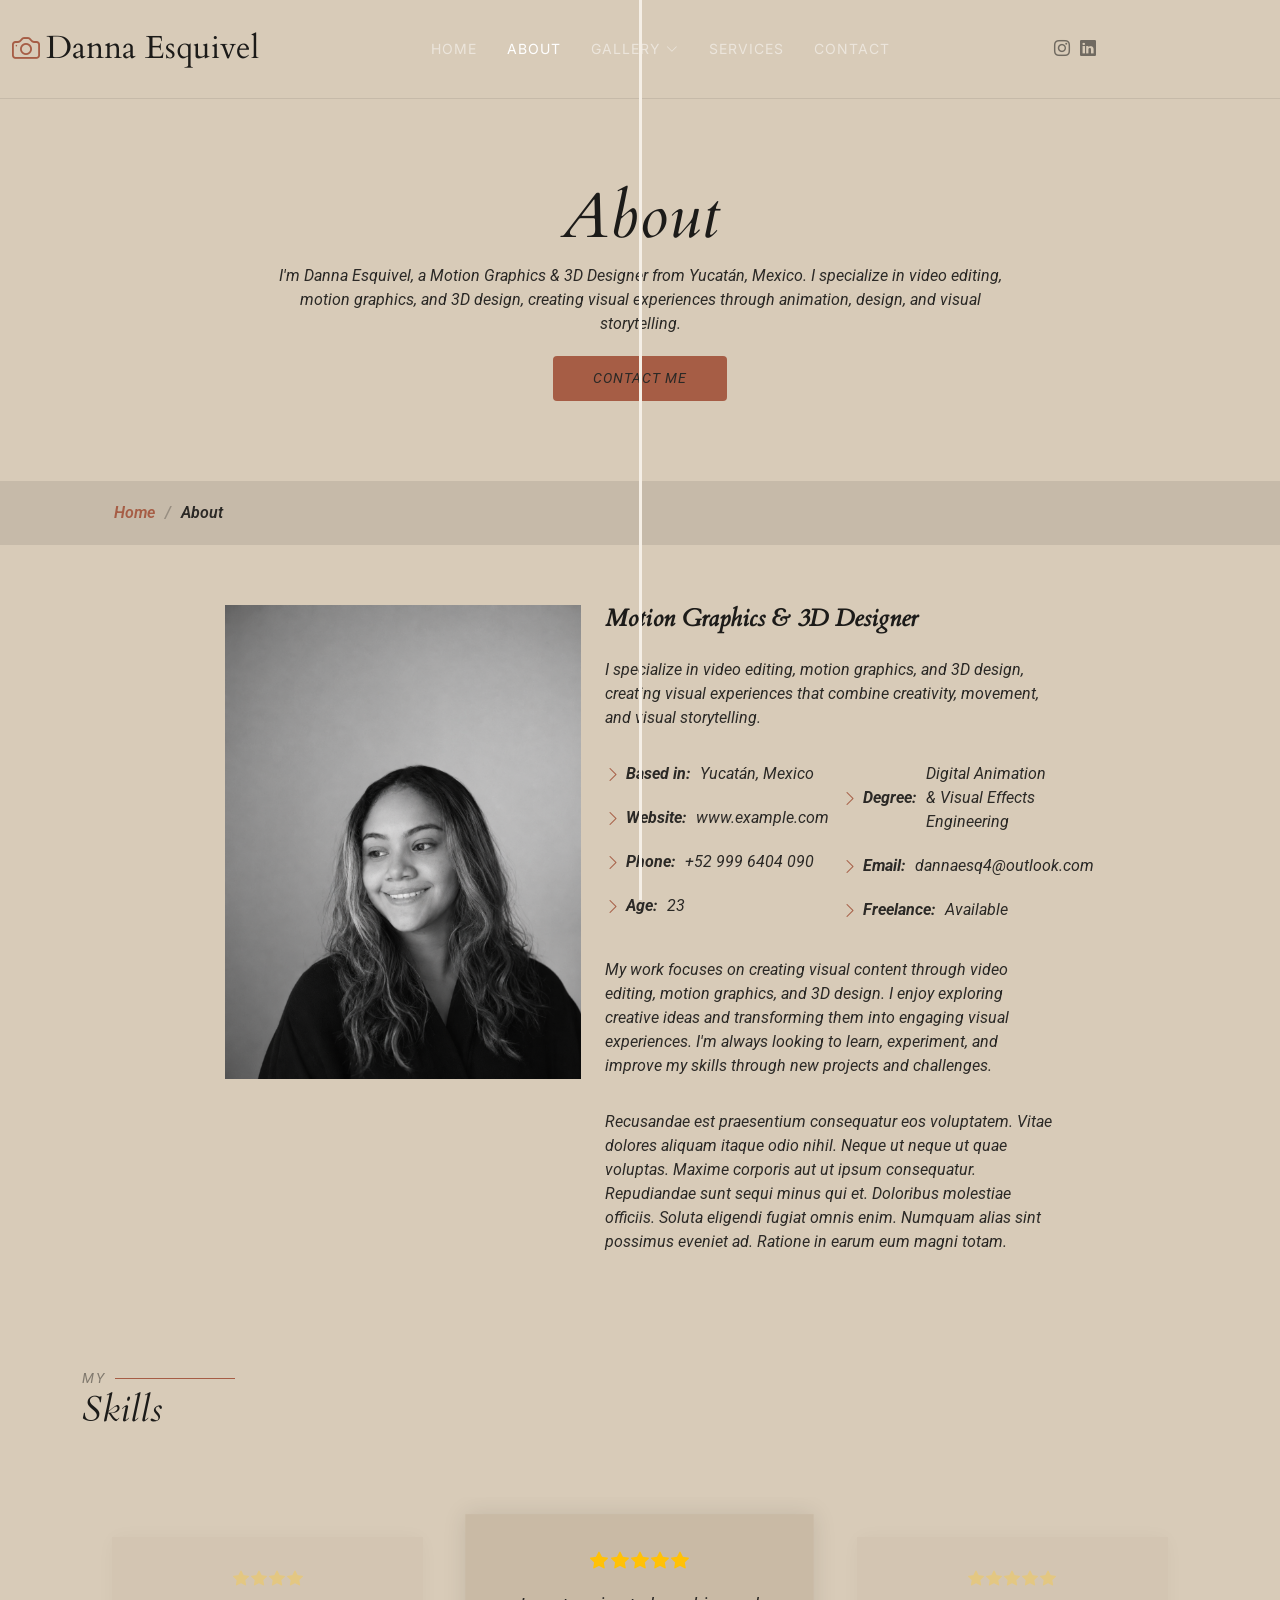
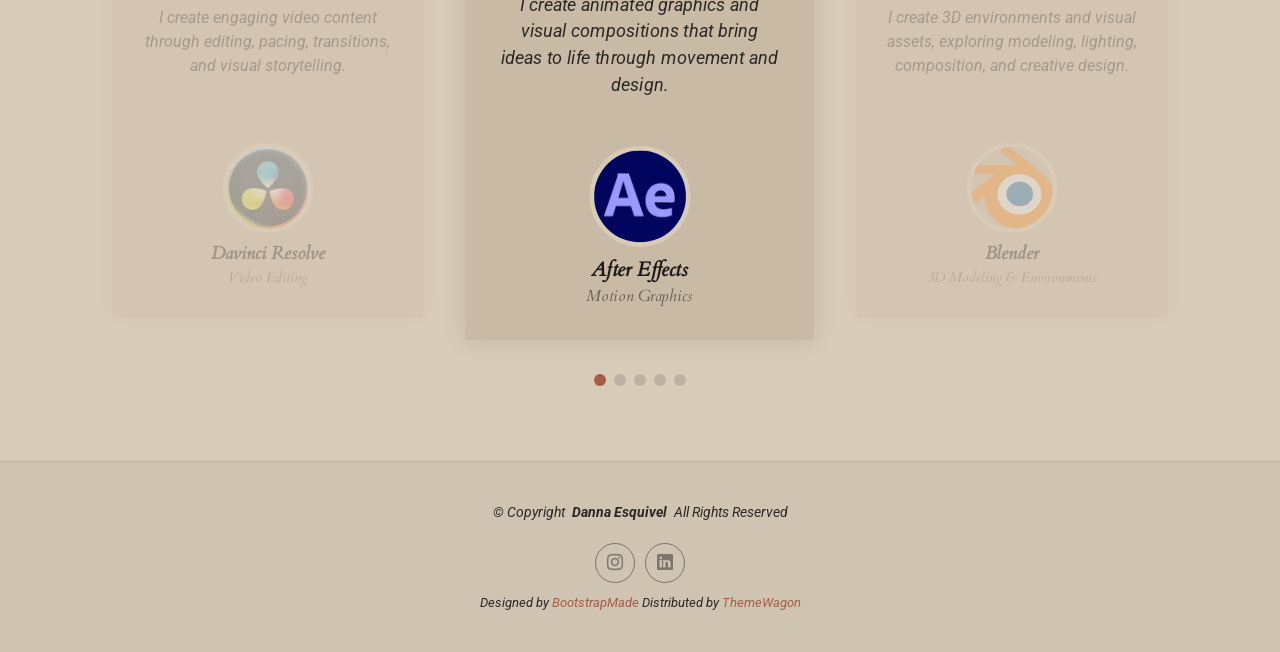
==== commit 482ca448: "Actualicé la sección de skills" ====
--- a/about.html
+++ b/about.html
@@ -198,16 +198,16 @@
             <div class="swiper-slide">
               <div class="testimonial-item">
                 <div class="stars">
-                  <i class="bi bi-star-fill"></i><i class="bi bi-star-fill"></i><i class="bi bi-star-fill"></i><i class="bi bi-star-fill"></i><i class="bi bi-star-fill"></i>
+                  <i class="bi bi-star-fill"></i><i class="bi bi-star-fill"></i><i class="bi bi-star-fill"></i><i class="bi bi-star-fill"></i>
                 </div>
                 <p>
                   I create engaging video content through editing, pacing,
               transitions, and visual storytelling.
                 </p>
                 <div class="profile mt-auto">
-                  <img src="assets/img/testimonials/testimonials-1.jpg" class="testimonial-img" alt="">
-                  <h3>Saul Goodman</h3>
-                  <h4>Ceo &amp; Founder</h4>
+                  <img src="assets/img/testimonials/davinci.png" class="testimonial-img" alt="">
+                  <h3>Davinci Resolve</h3>
+                  <h4>Video Editing</h4>
                 </div>
               </div>
             </div><!-- End testimonial item -->
@@ -218,12 +218,13 @@
                   <i class="bi bi-star-fill"></i><i class="bi bi-star-fill"></i><i class="bi bi-star-fill"></i><i class="bi bi-star-fill"></i><i class="bi bi-star-fill"></i>
                 </div>
                 <p>
-                  Export tempor illum tamen malis malis eram quae irure esse labore quem cillum quid cillum eram malis quorum velit fore eram velit sunt aliqua noster fugiat irure amet legam anim culpa.
-                </p>
-                <div class="profile mt-auto">
-                  <img src="assets/img/testimonials/testimonials-2.jpg" class="testimonial-img" alt="">
-                  <h3>Sara Wilsson</h3>
-                  <h4>Designer</h4>
+                  I create animated graphics and visual compositions
+              that bring ideas to life through movement and design.
+                </p>
+                <div class="profile mt-auto">
+                  <img src="assets/img/testimonials/after.png" class="testimonial-img" alt="">
+                  <h3>After Effects</h3>
+                  <h4>Motion Graphics</h4>
                 </div>
               </div>
             </div><!-- End testimonial item -->
@@ -234,12 +235,13 @@
                   <i class="bi bi-star-fill"></i><i class="bi bi-star-fill"></i><i class="bi bi-star-fill"></i><i class="bi bi-star-fill"></i><i class="bi bi-star-fill"></i>
                 </div>
                 <p>
-                  Enim nisi quem export duis labore cillum quae magna enim sint quorum nulla quem veniam duis minim tempor labore quem eram duis noster aute amet eram fore quis sint minim.
-                </p>
-                <div class="profile mt-auto">
-                  <img src="assets/img/testimonials/testimonials-3.jpg" class="testimonial-img" alt="">
-                  <h3>Jena Karlis</h3>
-                  <h4>Store Owner</h4>
+                  I create 3D environments and visual assets,
+              exploring modeling, lighting, composition, and creative design.
+                </p>
+                <div class="profile mt-auto">
+                  <img src="assets/img/testimonials/blender.png" class="testimonial-img" alt="">
+                  <h3>Blender</h3>
+                  <h4>3D Modeling & Environments</h4>
                 </div>
               </div>
             </div><!-- End testimonial item -->
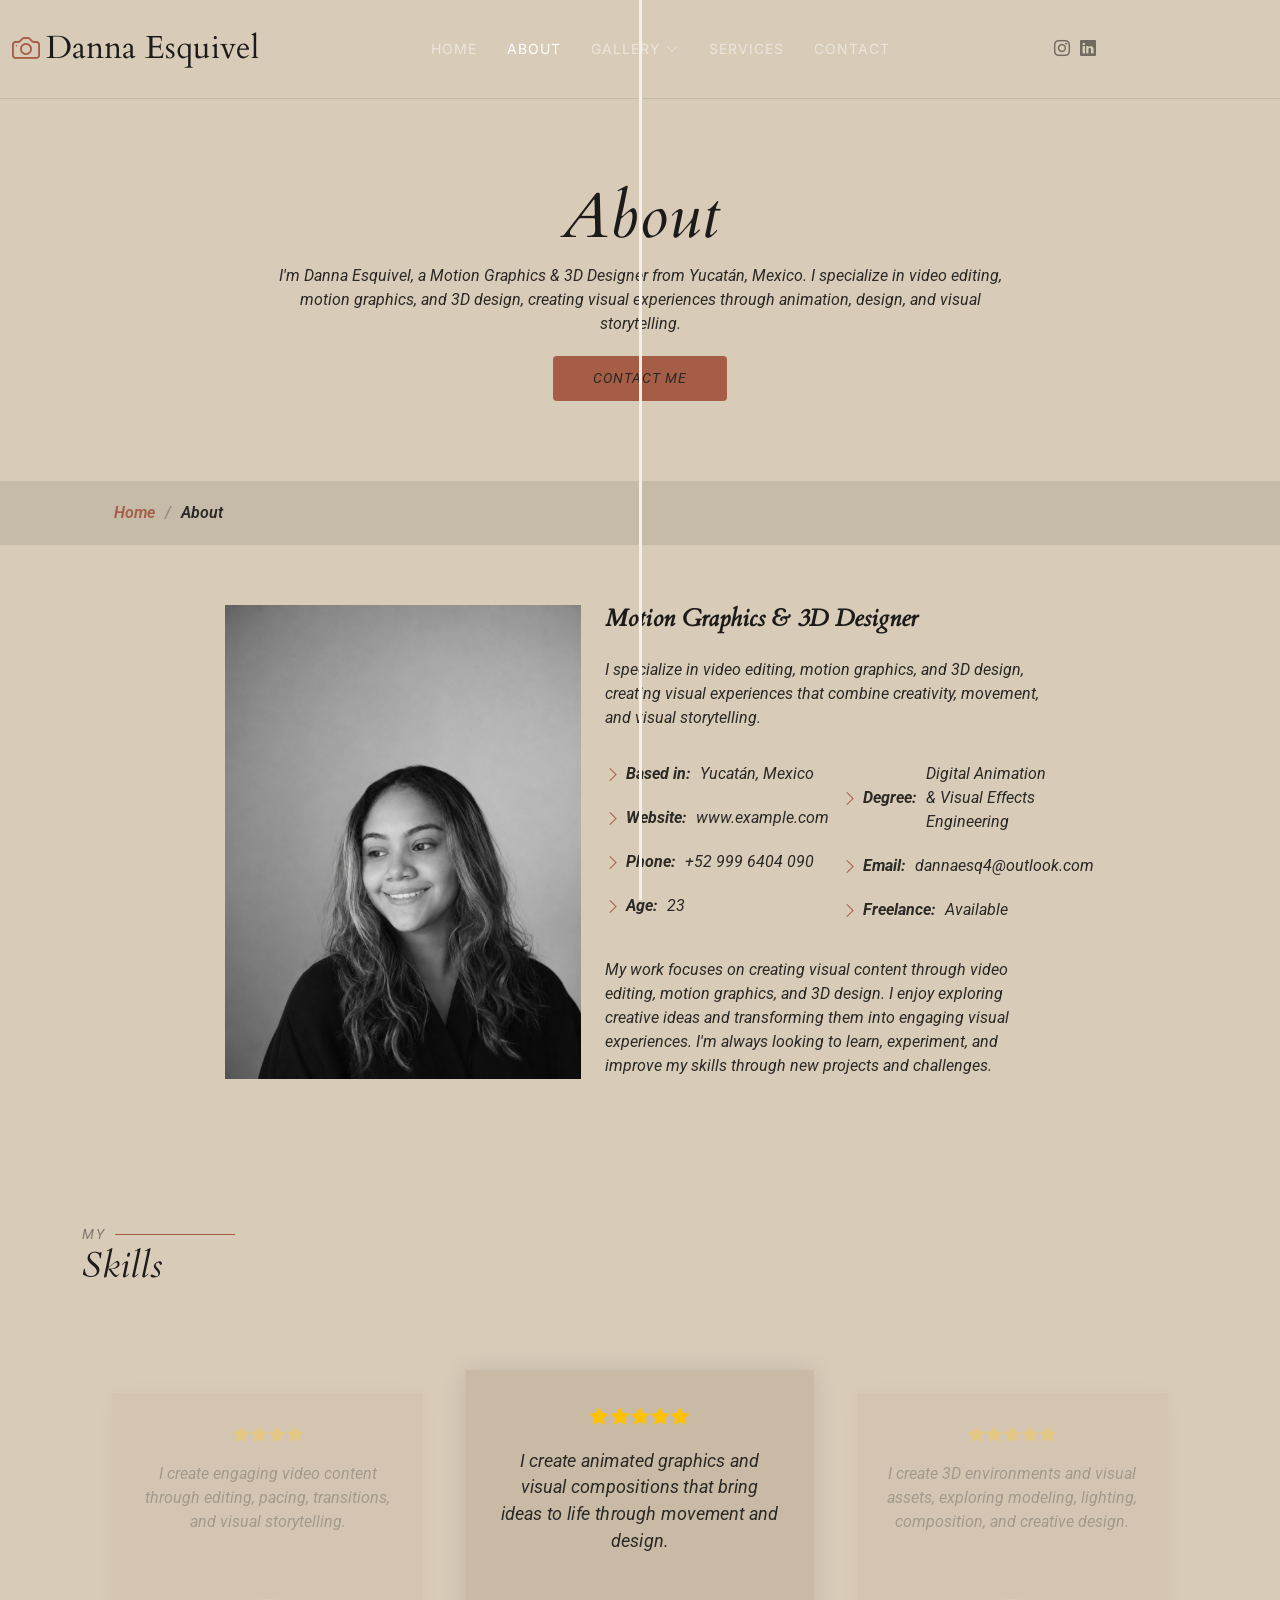
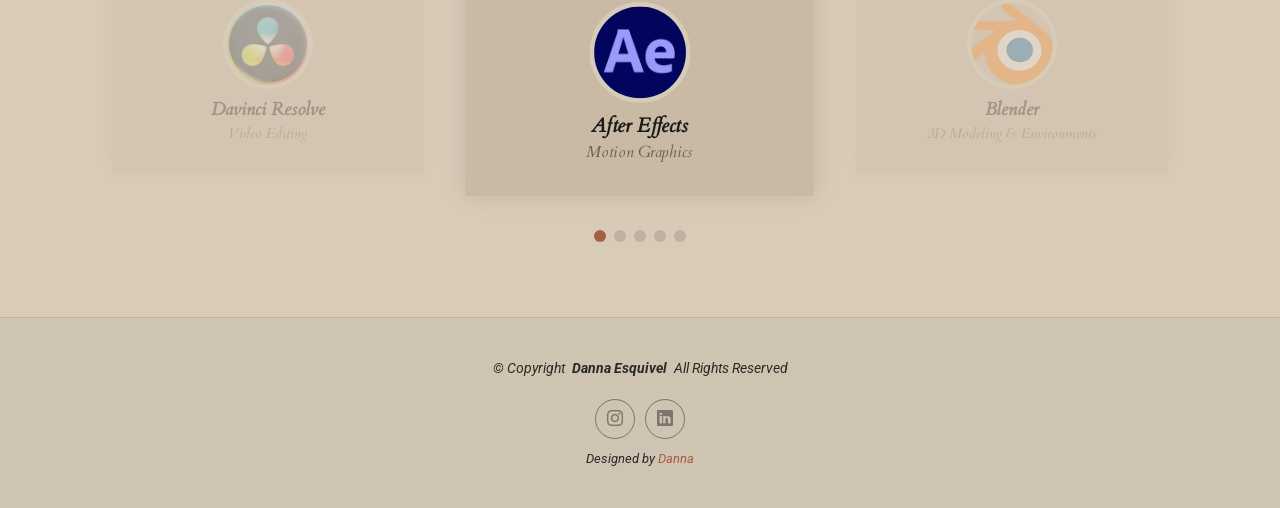
==== commit e9af04ff: "Actualicé la sección About" ====
--- a/about.html
+++ b/about.html
@@ -146,8 +146,7 @@
               I enjoy exploring creative ideas and transforming them into engaging visual experiences. I'm always looking to learn, experiment, and improve my skills through new projects and challenges.
             </p>
             <p class="m-0">
-              Recusandae est praesentium consequatur eos voluptatem. Vitae dolores aliquam itaque odio nihil. Neque ut neque ut quae voluptas. Maxime corporis aut ut ipsum consequatur. Repudiandae sunt sequi minus qui et. Doloribus molestiae officiis.
-              Soluta eligendi fugiat omnis enim. Numquam alias sint possimus eveniet ad. Ratione in earum eum magni totam.
+              
             </p>
           </div>
         </div>
@@ -252,12 +251,12 @@
                   <i class="bi bi-star-fill"></i><i class="bi bi-star-fill"></i><i class="bi bi-star-fill"></i><i class="bi bi-star-fill"></i><i class="bi bi-star-fill"></i>
                 </div>
                 <p>
-                  Fugiat enim eram quae cillum dolore dolor amet nulla culpa multos export minim fugiat minim velit minim dolor enim duis veniam ipsum anim magna sunt elit fore quem dolore labore illum veniam.
-                </p>
-                <div class="profile mt-auto">
-                  <img src="assets/img/testimonials/testimonials-4.jpg" class="testimonial-img" alt="">
-                  <h3>Matt Brandon</h3>
-                  <h4>Freelancer</h4>
+                  I use Photoshop to create and edit visual content, working with image composition, retouching, color, and graphic design.
+                </p>
+                <div class="profile mt-auto">
+                  <img src="assets/img/testimonials/photoshop.png" class="testimonial-img" alt="">
+                  <h3>Adobe Photoshop</h3>
+                  <h4>Image Editing & Visual Design</h4>
                 </div>
               </div>
             </div><!-- End testimonial item -->
@@ -303,7 +302,7 @@
         <!-- You can delete the links only if you've purchased the pro version. -->
         <!-- Licensing information: https://bootstrapmade.com/license/ -->
         <!-- Purchase the pro version with working PHP/AJAX contact form: [buy-url] -->
-        Designed by <a href="https://bootstrapmade.com/">BootstrapMade</a> Distributed by <a href="https://themewagon.com">ThemeWagon</a>
+        Designed by <a href="https://bootstrapmade.com/">Danna</a> 
       </div>
     </div>
 
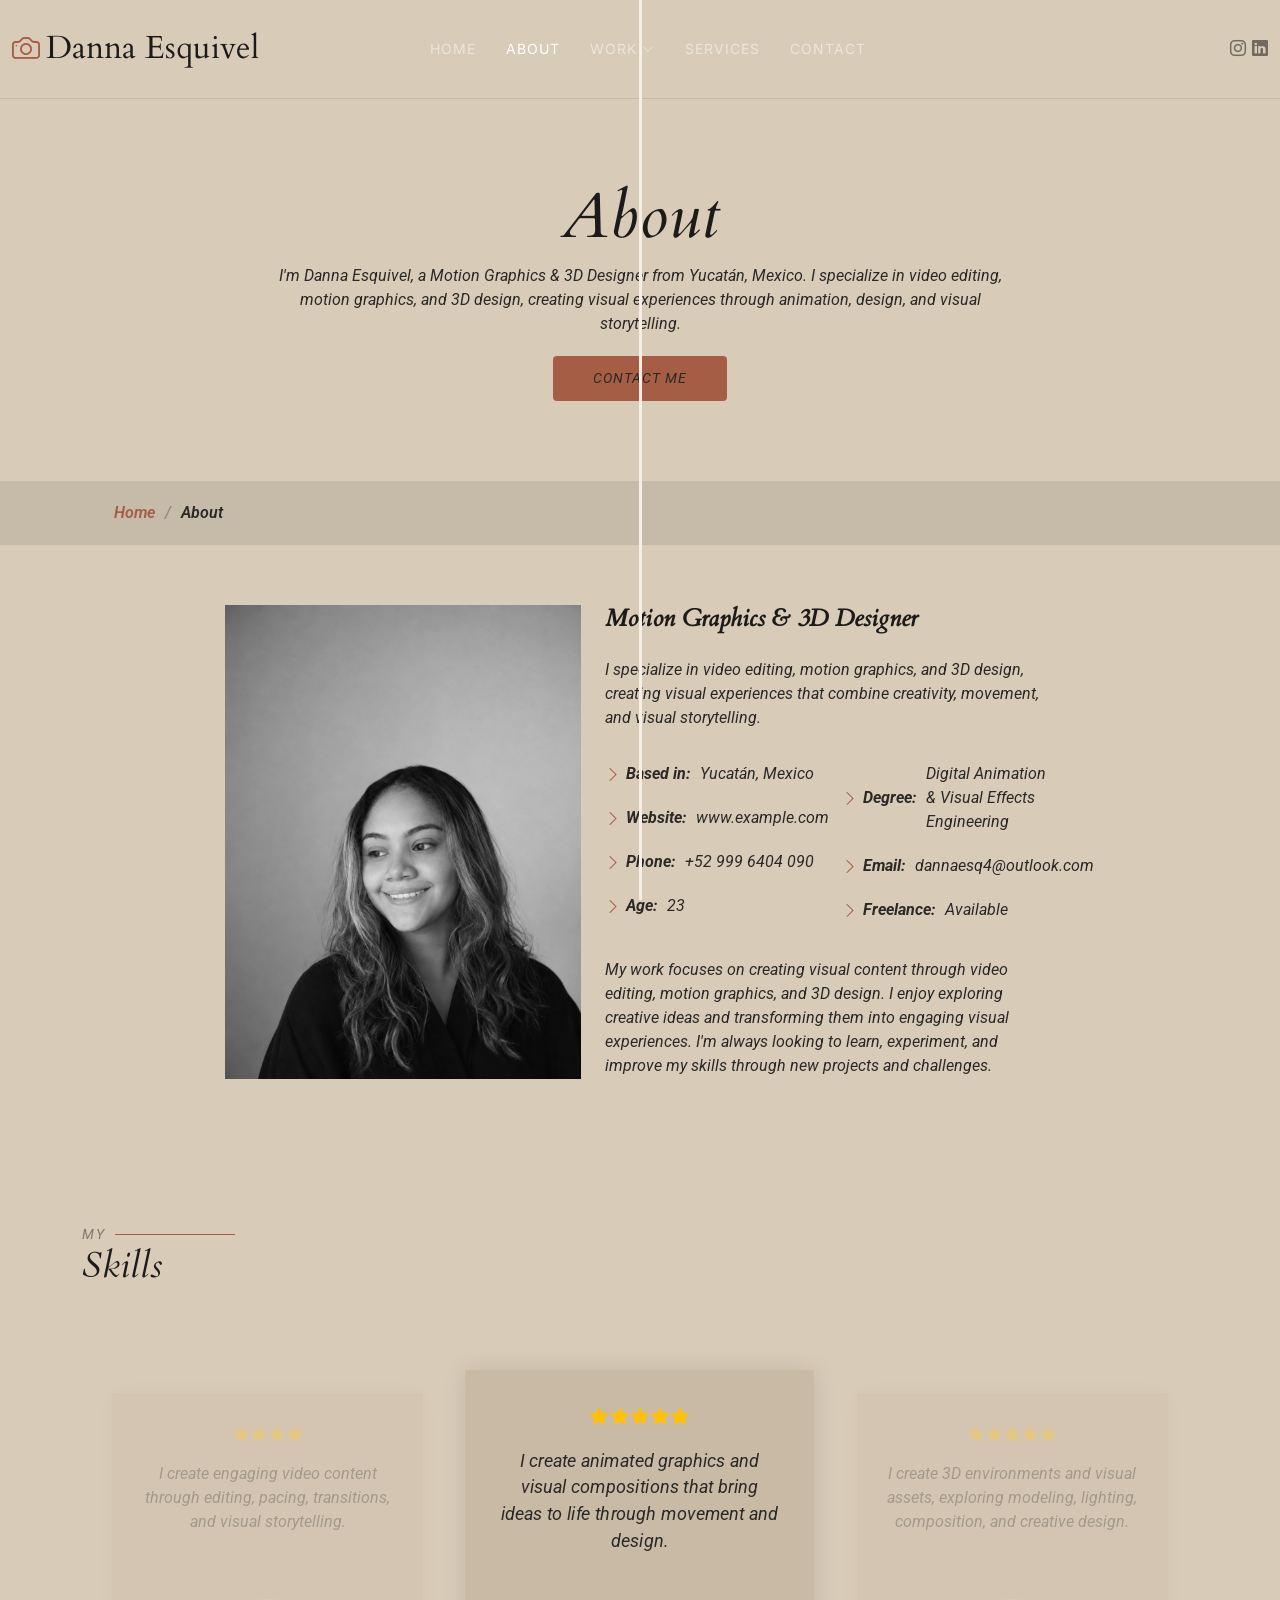
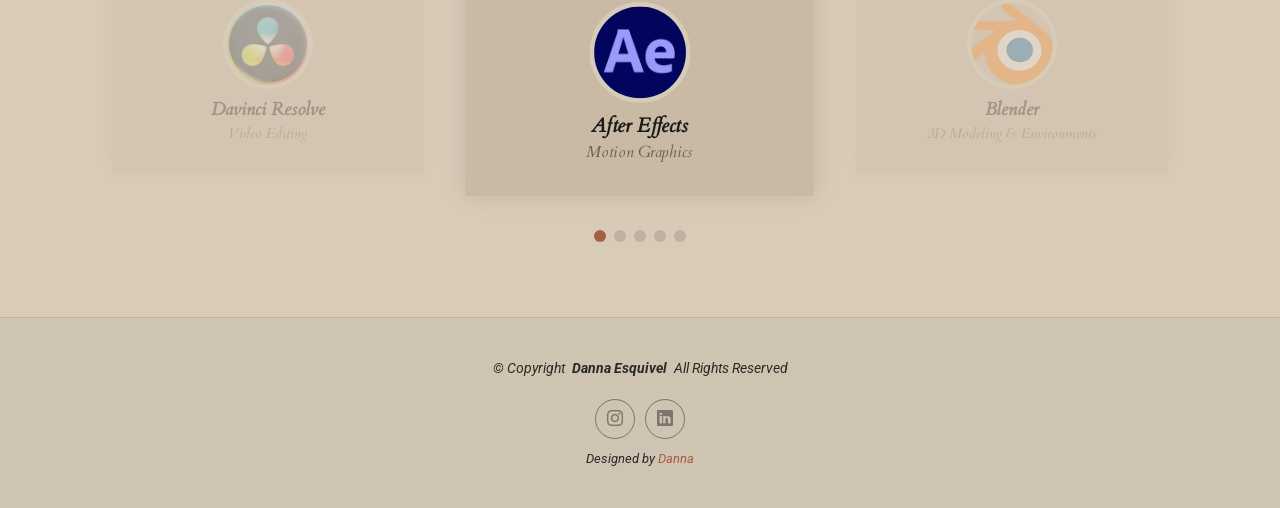
==== commit e50728ea: "Actualicé main" ====
--- a/about.html
+++ b/about.html
@@ -52,25 +52,14 @@
         <ul>
           <li><a href="index.html">Home<br></a></li>
           <li><a href="about.html" class="active">About</a></li>
-          <li class="dropdown"><a href="gallery.html"><span>Gallery</span> <i class="bi bi-chevron-down toggle-dropdown"></i></a>
-            <ul>
-              <li><a href="gallery.html">Nature</a></li>
-              <li><a href="gallery.html">People</a></li>
-              <li><a href="gallery.html">Architecture</a></li>
-              <li><a href="gallery.html">Animals</a></li>
-              <li><a href="gallery.html">Sports</a></li>
-              <li><a href="gallery.html">Travel</a></li>
-              <li class="dropdown"><a href="#"><span>Deep Dropdown</span> <i class="bi bi-chevron-down toggle-dropdown"></i></a>
-                <ul>
-                  <li><a href="#">Deep Dropdown 1</a></li>
-                  <li><a href="#">Deep Dropdown 2</a></li>
-                  <li><a href="#">Deep Dropdown 3</a></li>
-                  <li><a href="#">Deep Dropdown 4</a></li>
-                  <li><a href="#">Deep Dropdown 5</a></li>
-                </ul>
-              </li>
-            </ul>
-          </li>
+
+          <li class="dropdown">
+            <a href="gallery.html">
+              <span>Work</span>
+            <i class="bi bi-chevron-down toggle-dropdown"></i>
+          </a>
+        </li>
+
           <li><a href="services.html">Services</a></li>
           <li><a href="contact.html">Contact</a></li>
         </ul>
--- a/assets/css/main.css
+++ b/assets/css/main.css
@@ -1389,4 +1389,40 @@
 --------------------------------------------------------------*/
 .starter-section {
   /* Add your styles here */
+}
+/*--------------------------------------------------------------
+# Custom Header Layout
+--------------------------------------------------------------*/
+@media (min-width: 1200px) {
+
+  .header .container-fluid {
+    display: flex;
+    align-items: center;
+    justify-content: space-between;
+  }
+
+  /* Logo a la izquierda */
+  .header .logo {
+    flex: 1;
+  }
+
+  /* Menú centrado */
+  .header .navmenu {
+    flex: 1;
+    display: flex;
+    justify-content: center;
+  }
+
+  .header .navmenu ul {
+    justify-content: center;
+  }
+
+  /* Redes sociales a la derecha */
+  .header .header-social-links {
+    flex: 1;
+    display: flex;
+    justify-content: flex-end;
+    padding-right: 0;
+  }
+
 }
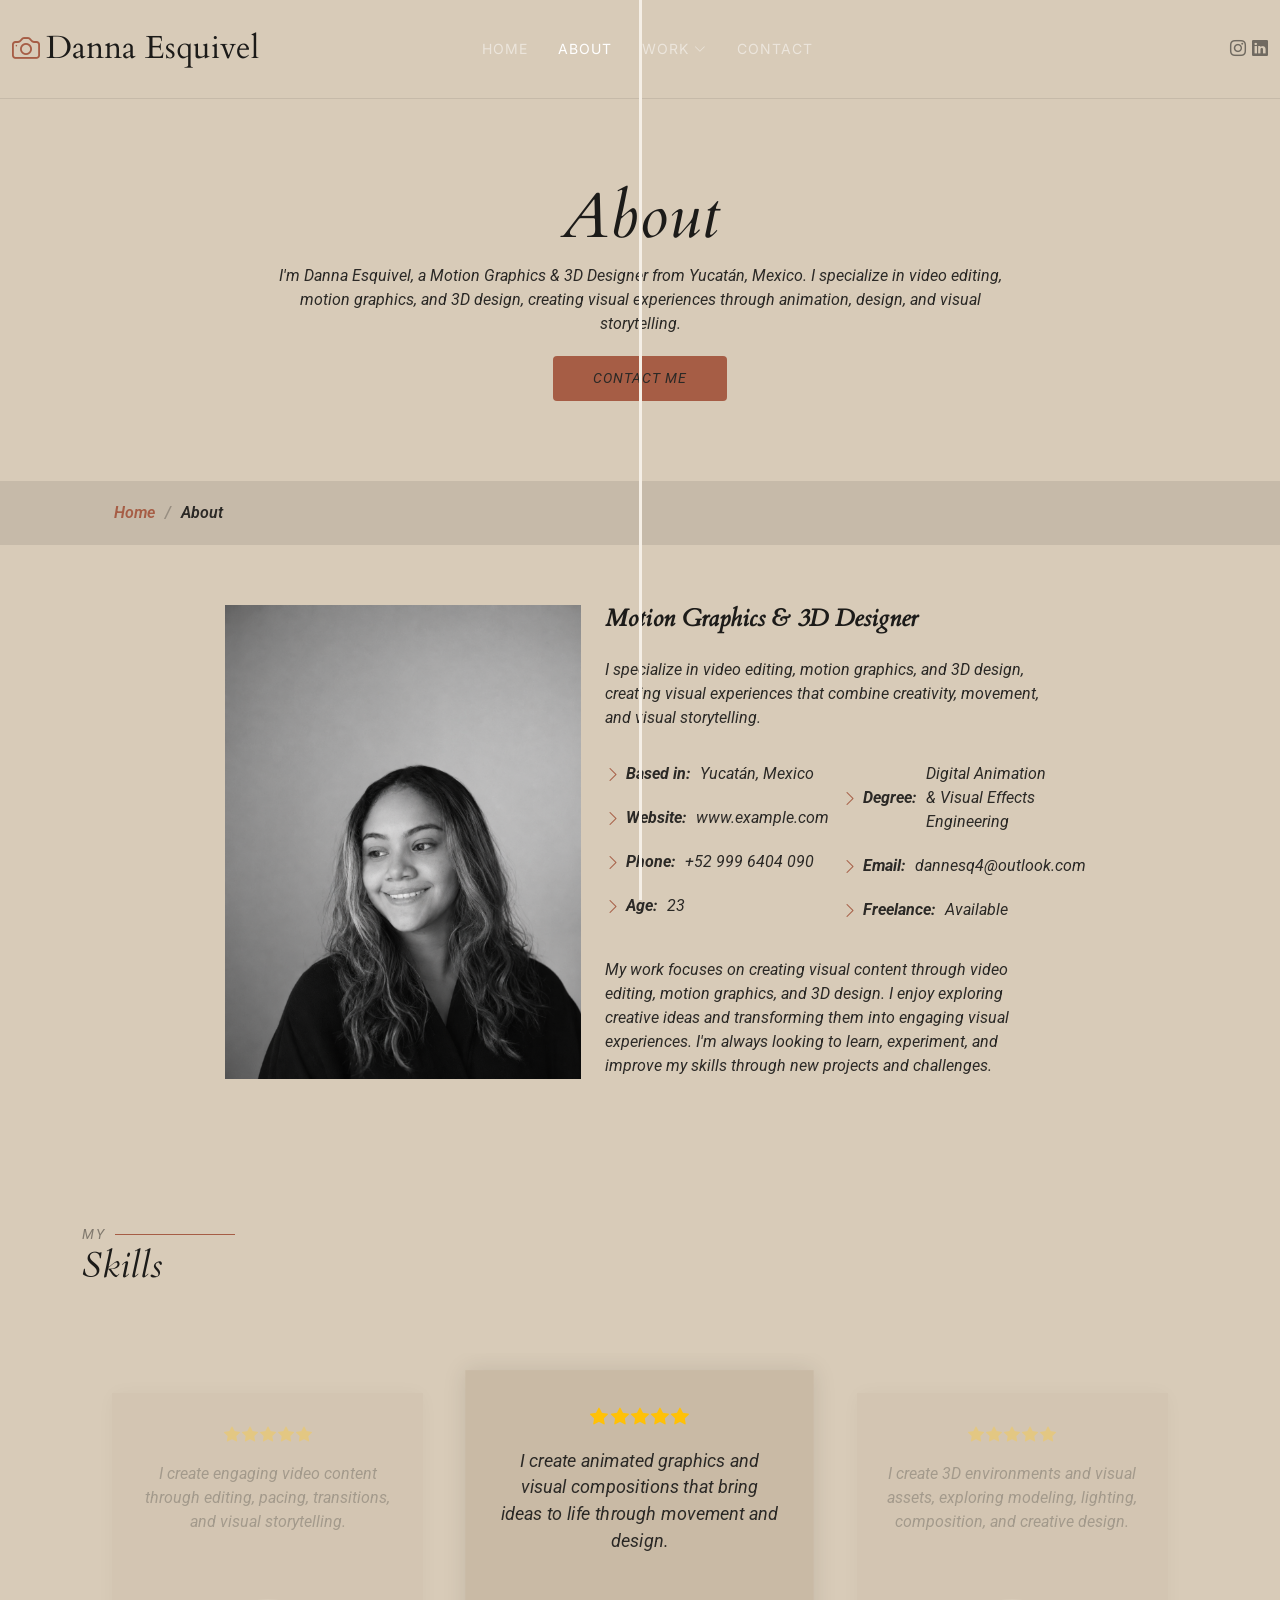
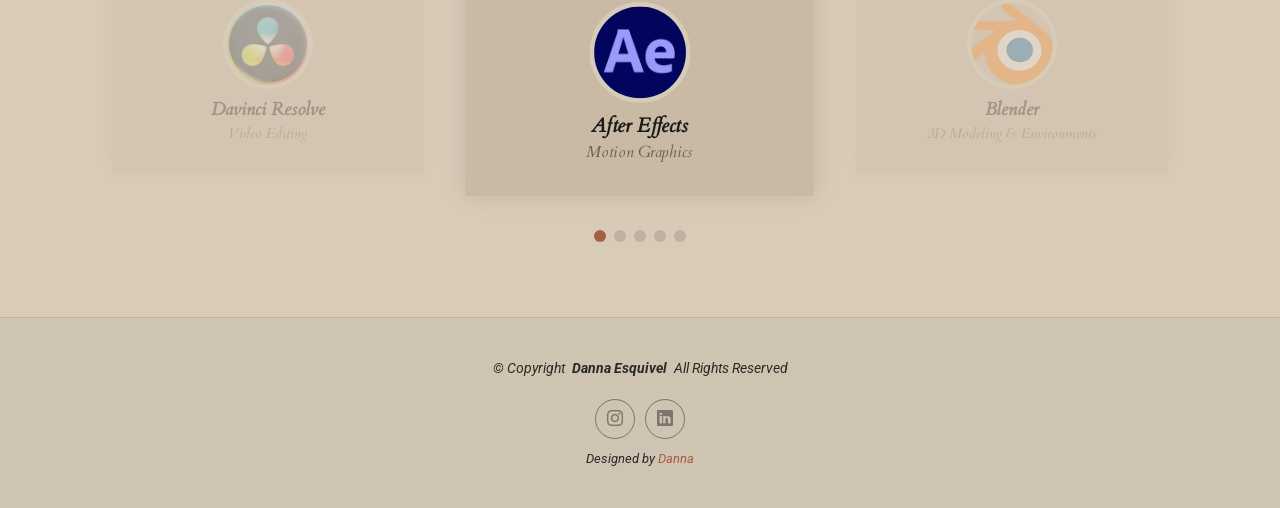
==== commit 6a4c0435: "Realice cambios en about" ====
--- a/about.html
+++ b/about.html
@@ -60,7 +60,7 @@
           </a>
         </li>
 
-          <li><a href="services.html">Services</a></li>
+
           <li><a href="contact.html">Contact</a></li>
         </ul>
         <i class="mobile-nav-toggle d-xl-none bi bi-list"></i>
@@ -125,7 +125,7 @@
               <div class="col-lg-6">
                 <ul>
                   <li><i class="bi bi-chevron-right"></i> <strong>Degree:</strong> <span>Digital Animation & Visual Effects Engineering</span></li>
-                  <li><i class="bi bi-chevron-right"></i> <strong>Email:</strong> <span>dannaesq4@outlook.com</span></li>
+                  <li><i class="bi bi-chevron-right"></i> <strong>Email:</strong> <span>dannesq4@outlook.com</span></li>
                   <li><i class="bi bi-chevron-right"></i> <strong>Freelance:</strong> <span>Available</span></li>
                 </ul>
               </div>
@@ -186,7 +186,7 @@
             <div class="swiper-slide">
               <div class="testimonial-item">
                 <div class="stars">
-                  <i class="bi bi-star-fill"></i><i class="bi bi-star-fill"></i><i class="bi bi-star-fill"></i><i class="bi bi-star-fill"></i>
+                  <i class="bi bi-star-fill"></i><i class="bi bi-star-fill"></i><i class="bi bi-star-fill"></i><i class="bi bi-star-fill"></i><i class="bi bi-star-fill"></i>
                 </div>
                 <p>
                   I create engaging video content through editing, pacing,
@@ -253,15 +253,15 @@
             <div class="swiper-slide">
               <div class="testimonial-item">
                 <div class="stars">
-                  <i class="bi bi-star-fill"></i><i class="bi bi-star-fill"></i><i class="bi bi-star-fill"></i><i class="bi bi-star-fill"></i><i class="bi bi-star-fill"></i>
-                </div>
-                <p>
-                  Quis quorum aliqua sint quem legam fore sunt eram irure aliqua veniam tempor noster veniam enim culpa labore duis sunt culpa nulla illum cillum fugiat legam esse veniam culpa fore nisi cillum quid.
-                </p>
-                <div class="profile mt-auto">
-                  <img src="assets/img/testimonials/testimonials-5.jpg" class="testimonial-img" alt="">
-                  <h3>John Larson</h3>
-                  <h4>Entrepreneur</h4>
+                  <i class="bi bi-star-fill"></i><i class="bi bi-star-fill"></i><i class="bi bi-star-fill"></i><i class="bi bi-star-fill"></i>
+                </div>
+                <p>
+                  Basic knowledge of vector graphics creation, logo design, icons, and simple illustrations. Familiar with essential tools for creating clean and scalable designs.
+                </p>
+                <div class="profile mt-auto">
+                  <img src="assets/img/testimonials/illustrator.png" class="testimonial-img" alt="">
+                  <h3>Adobe Illustrator</h3>
+                  <h4>Basic Vector Illustration</h4>
                 </div>
               </div>
             </div><!-- End testimonial item -->
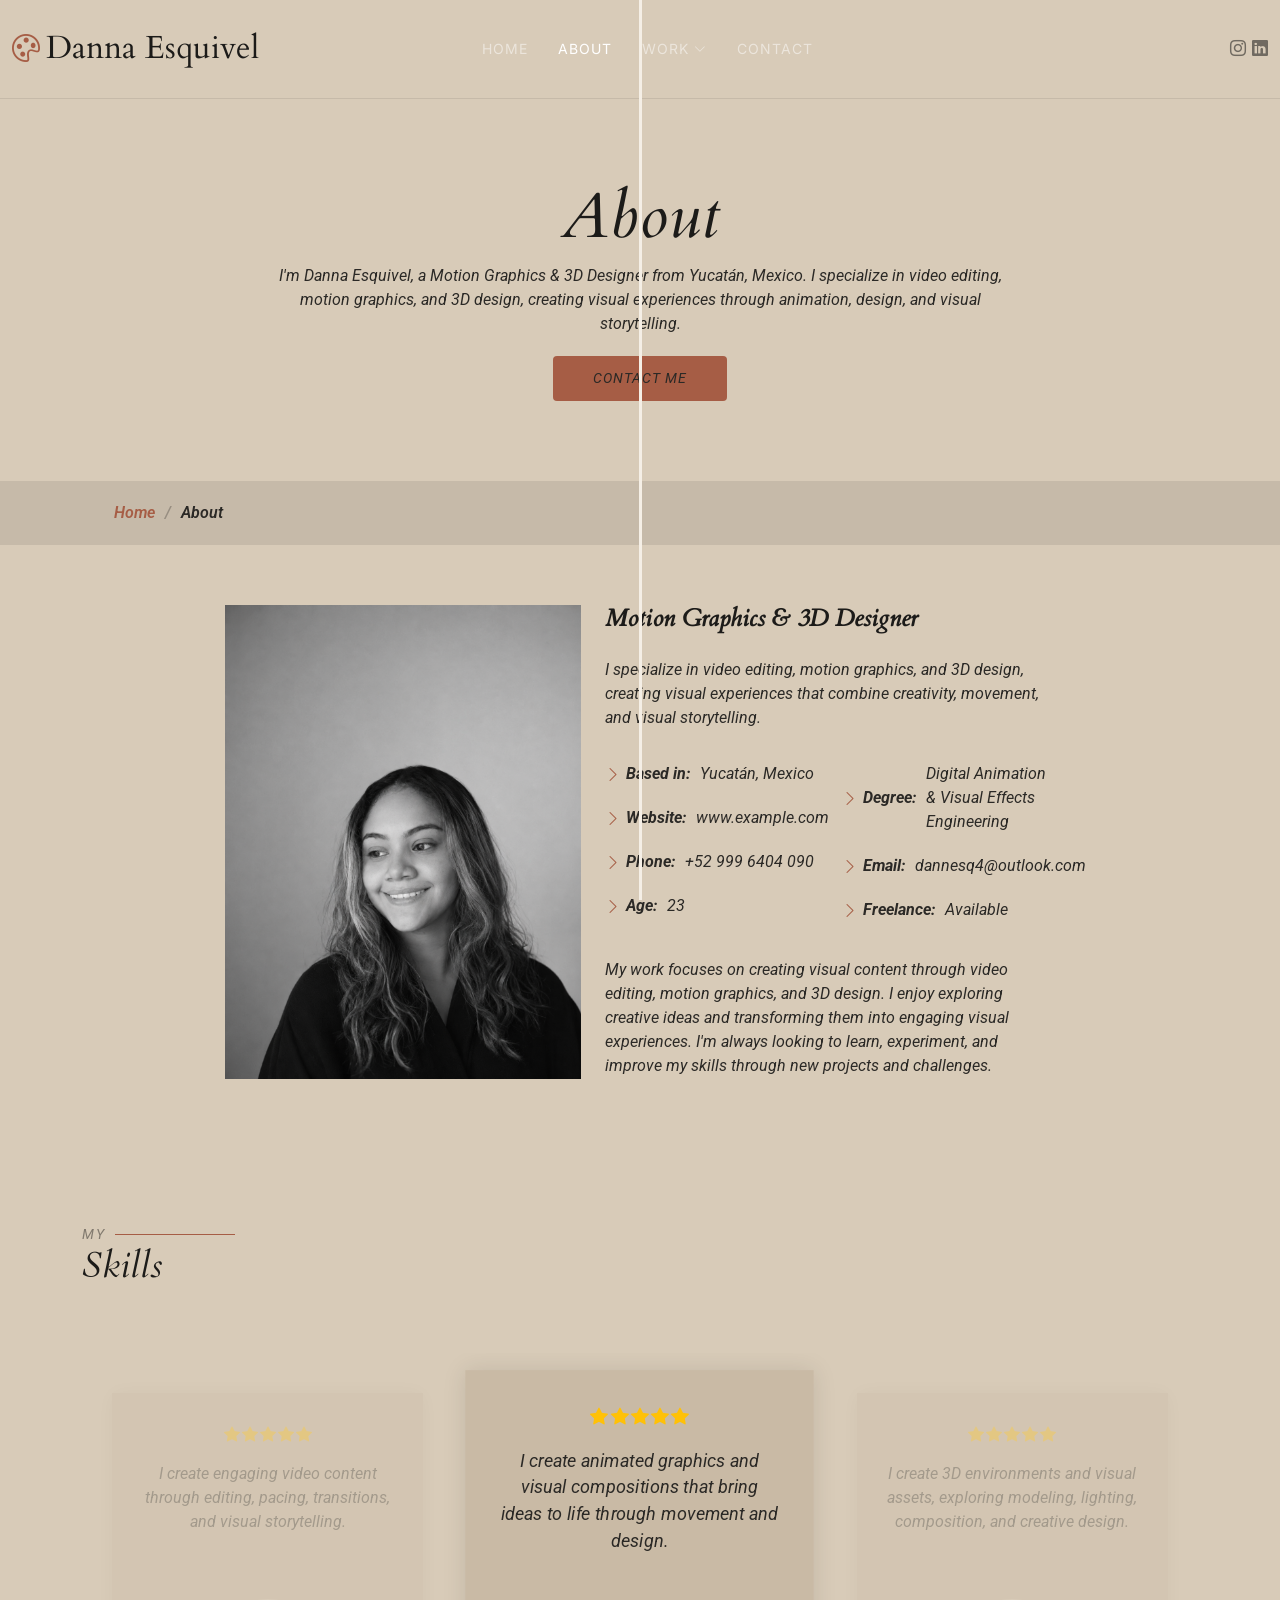
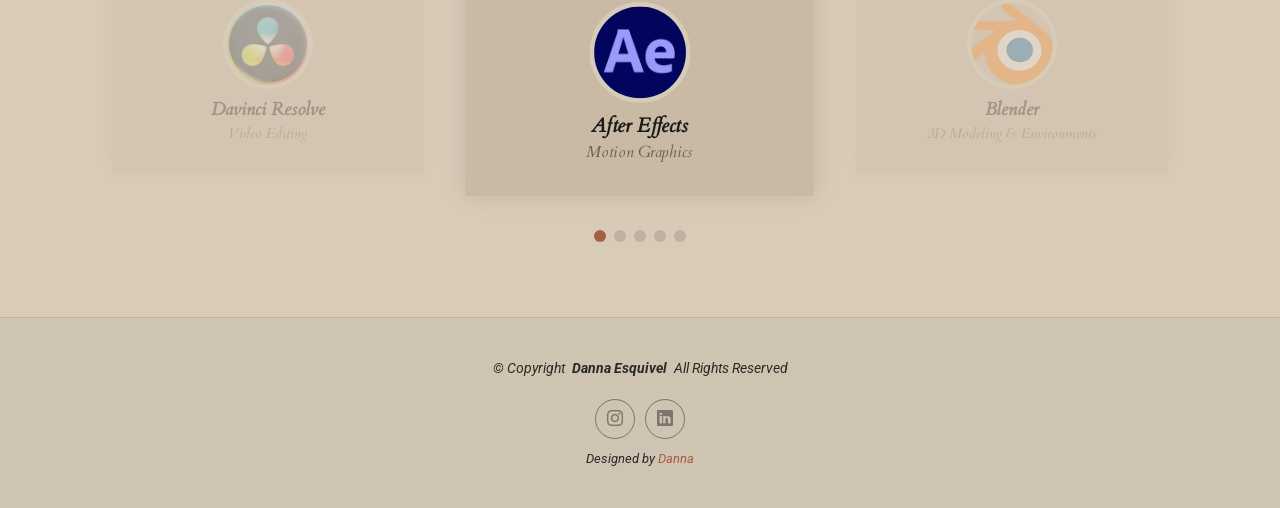
==== commit 1fa974ea: "Actualizo diseño y logo del portafolio" ====
--- a/about.html
+++ b/about.html
@@ -9,8 +9,8 @@
   <meta name="keywords" content="">
 
   <!-- Favicons -->
-  <link href="assets/img/favicon.png" rel="icon">
-  <link href="assets/img/apple-touch-icon.png" rel="apple-touch-icon">
+  <link href="assets/img/danna.png" rel="icon">
+  <link href="assets/img/danna.png" rel="apple-touch-icon">
 
   <!-- Fonts -->
   <link href="https://fonts.googleapis.com" rel="preconnect">
@@ -44,7 +44,7 @@
       <a href="index.html" class="logo d-flex align-items-center me-auto me-xl-0">
         <!-- Uncomment the line below if you also wish to use an image logo -->
         <!-- <img src="assets/img/logo.png" alt=""> -->
-        <i class="bi bi-camera"></i>
+        <i class="bi bi-palette"></i>
         <h1 class="sitename">Danna Esquivel</h1>
       </a>
 
--- a/assets/css/main.css
+++ b/assets/css/main.css
@@ -849,6 +849,9 @@
 }
 
 .gallery .gallery-item img {
+  width: 100%;
+  height: 250px;
+  object-fit: cover;
   transition: 0.3s;
 }
 
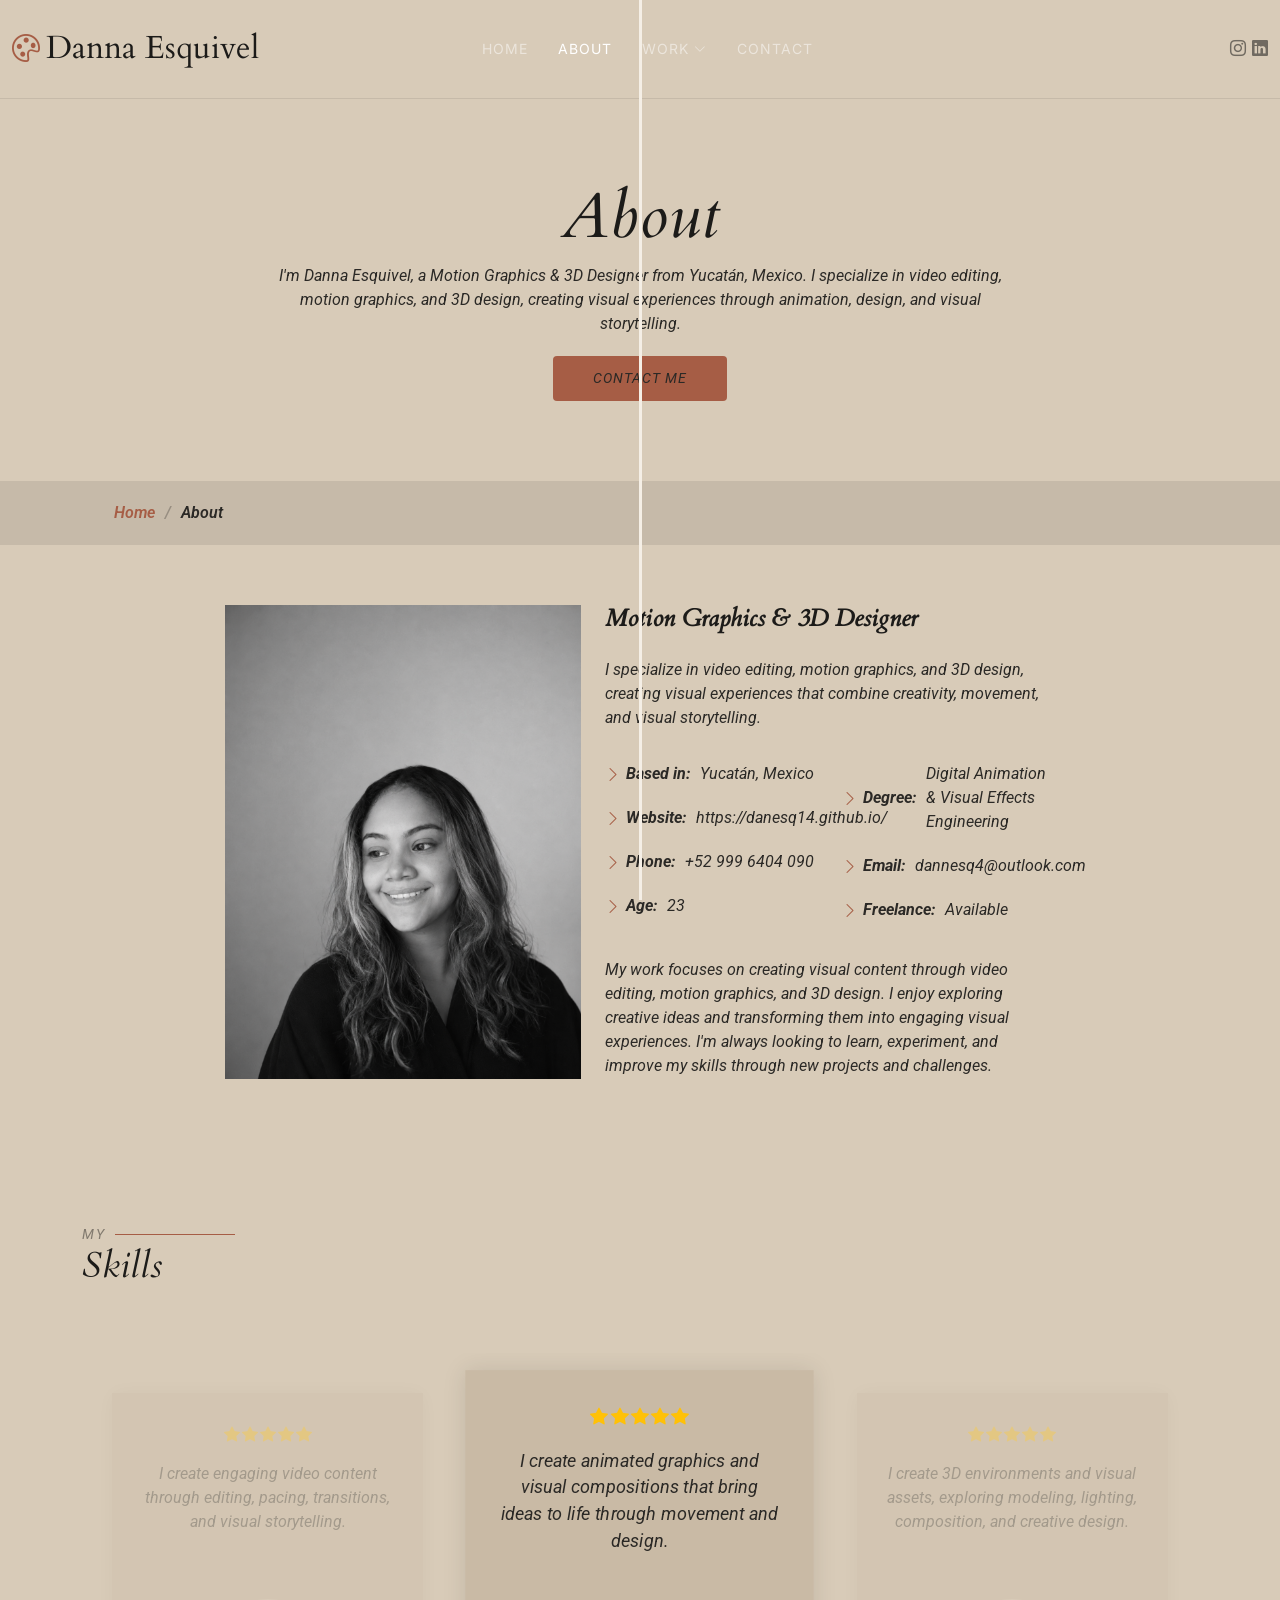
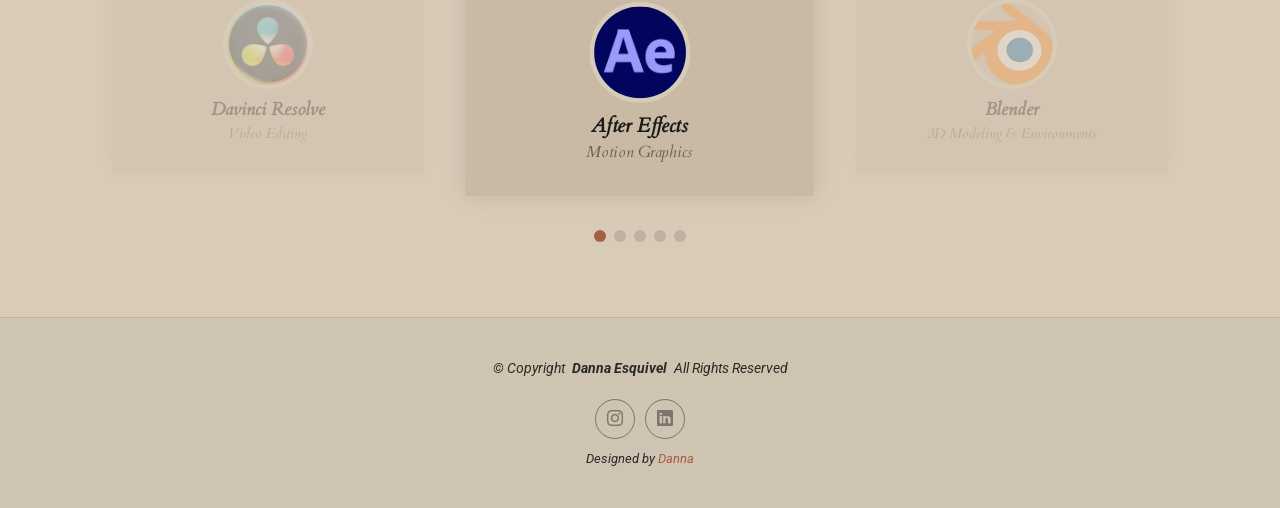
==== commit 5bb1e44e: "Agregue el link de mi pagina en about" ====
--- a/about.html
+++ b/about.html
@@ -117,7 +117,7 @@
               <div class="col-lg-6">
                 <ul>
                   <li><i class="bi bi-chevron-right"></i> <strong>Based in:</strong> <span>Yucatán, Mexico</span></li>
-                  <li><i class="bi bi-chevron-right"></i> <strong>Website:</strong> <span>www.example.com</span></li>
+                  <li><i class="bi bi-chevron-right"></i> <strong>Website:</strong> <span>https://danesq14.github.io/</span></li>
                   <li><i class="bi bi-chevron-right"></i> <strong>Phone:</strong> <span>+52 999 6404 090</span></li>
                   <li><i class="bi bi-chevron-right"></i> <strong>Age:</strong> <span>23</span></li>
                 </ul>
